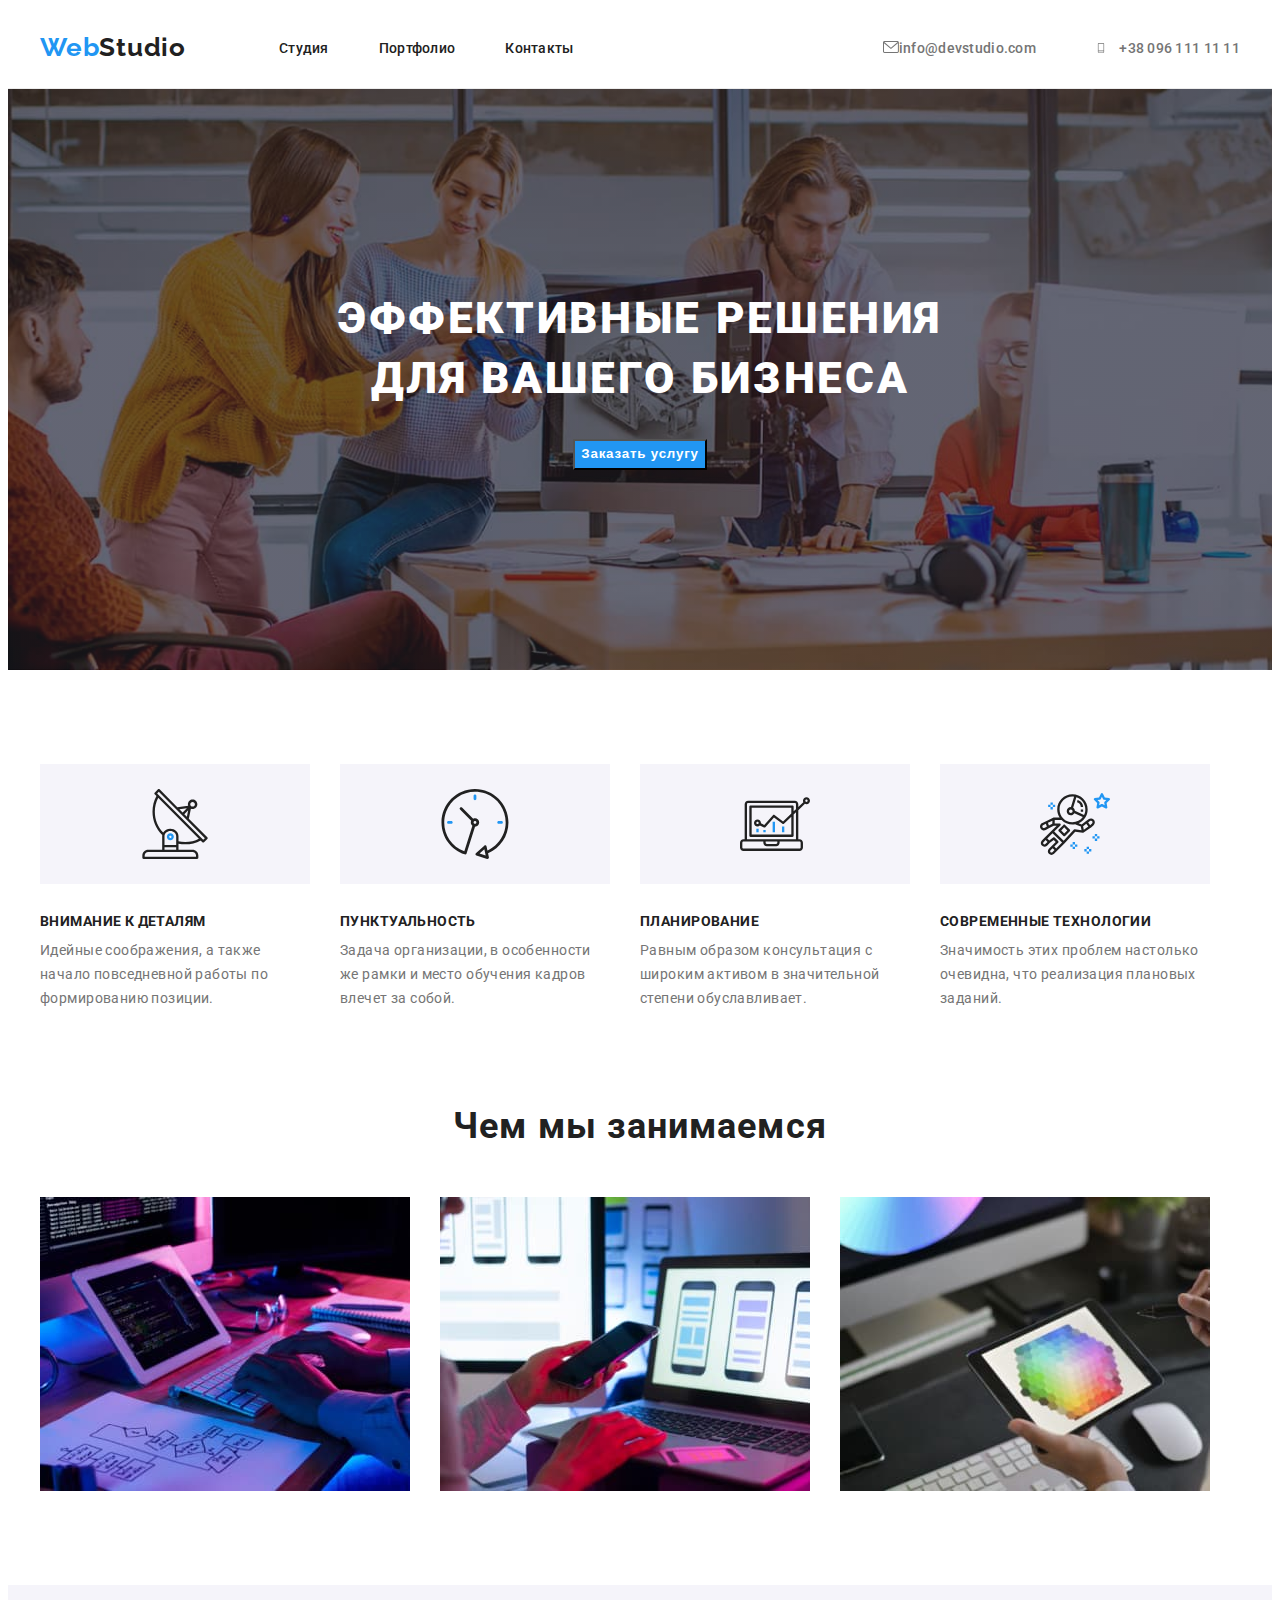
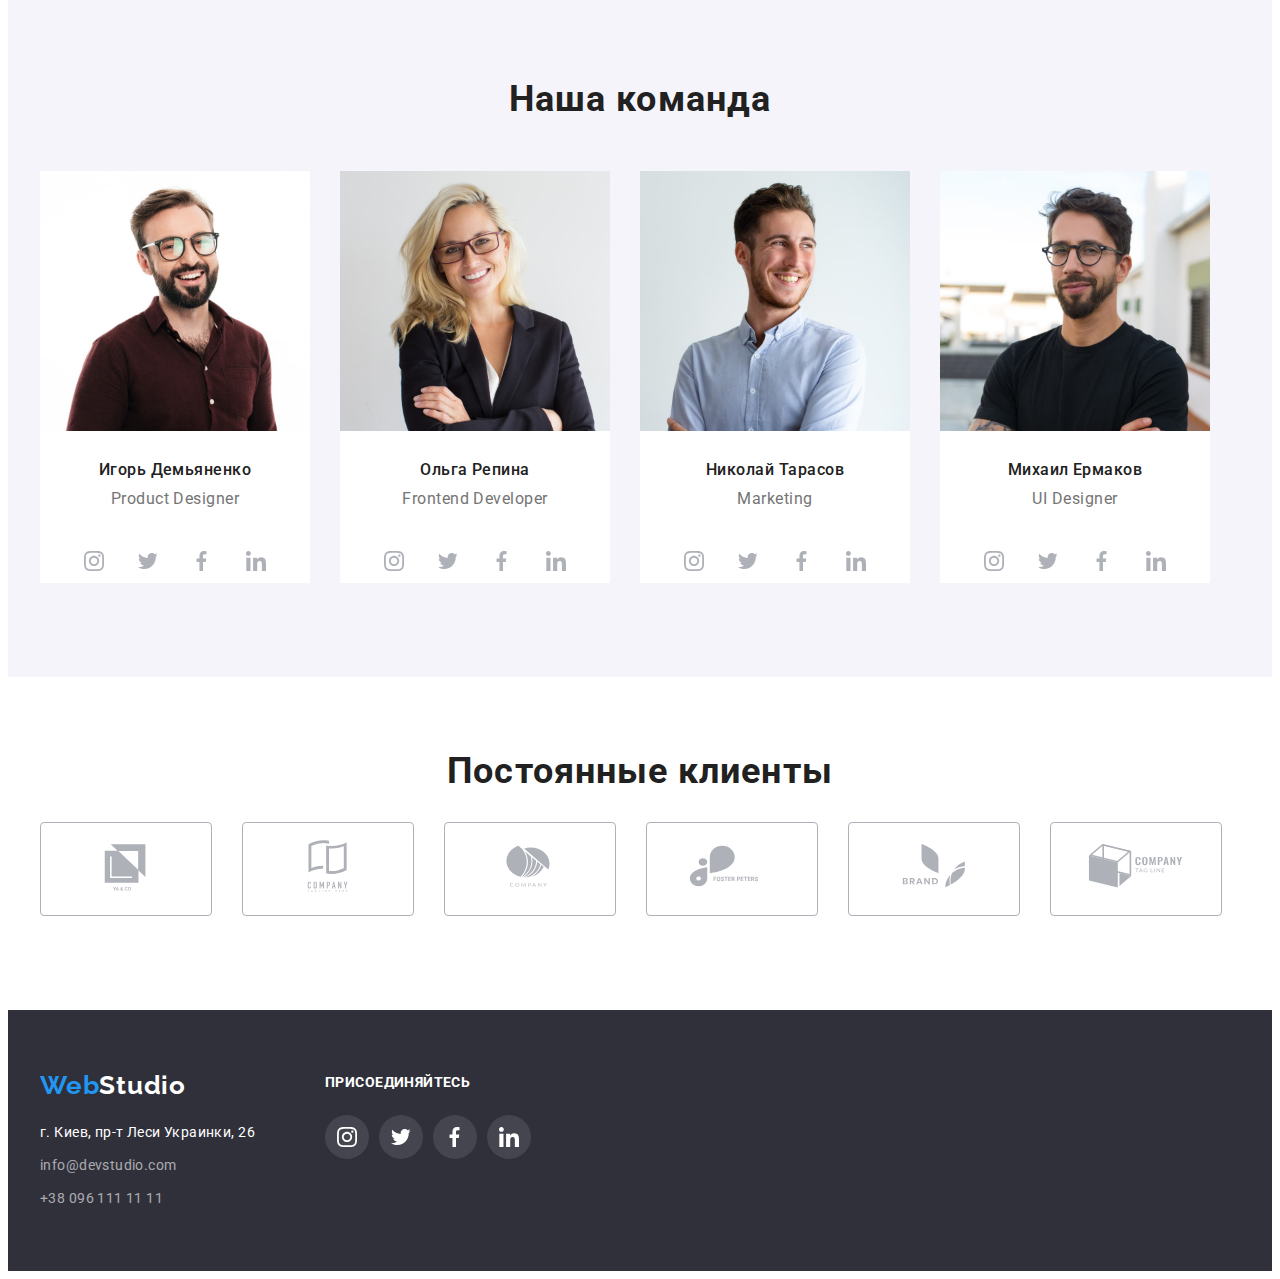
==== index.html @ 9a61de57 "add new icons" ====
<!DOCTYPE html>
<html lang="ru">
  <head>
    <meta charset="UTF-8" />
    <meta http-equiv="X-UA-Compatible" content="IE=edge" />
    <meta name="viewport" content="width=device-width, initial-scale=1.0" />
    <link rel="preconnect" href="https://fonts.googleapis.com">
    <link rel="preconnect" href="https://fonts.gstatic.com" crossorigin>
    <link href="https://fonts.googleapis.com/css2?family=Raleway:wght@700&family=Roboto:wght@400;500;700;900&display=swap" 
          rel="stylesheet">
    <link rel="stylesheet" href="https://cdnjs.cloudflare.com/ajax/libs/modern-normalize/1.1.0/modern-normalize.min.css" 
          integrity="sha512-wpPYUAdjBVSE4KJnH1VR1HeZfpl1ub8YT/NKx4PuQ5NmX2tKuGu6U/JRp5y+Y8XG2tV+wKQpNHVUX03MfMFn9Q==" 
          crossorigin="anonymous" 
          referrerpolicy="no-referrer" />
    <link rel="stylesheet" href="./css/styles.css">
    <title>Webstudio</title>
  </head>
  <body>
    <!-- Header -->
    <header class="header">
      <div class="container">
      <nav class="header-navigation">
        <a href="./index.html" class="header-logo link">Web<span class="header-logo-part">Studio</span></a>
       <ul class="header-list list">
         <li class="header-item"><a href="./index.html" class="header-link link curent" >Студия</a></li>
         <li class="header-item"><a href="./portfolio.html" class="header-link link" >Портфолио</a></li>
         <li class="header-item"><a href="./contacts" class="header-link link" >Контакты</a></li>
       </ul>
      </nav>
        <ul class="header-navigation contact list">
          <li class="contact-data">
            <a href="mailto:info@devstudio.com" class="contact-link link">
              <svg class="contact-icon" width="16" height="12">
                <use href="./images/icons.svg#icon-mail">
                </use>
              </svg>info@devstudio.com
            </a>
          </li>
          <li class="contact-data">
            <a href="" class="contact-link link">
              <svg class="contact-icon" width="10" height="10">
                <use href="./images/icons.svg#icon-phone">
                </use>
              </svg>
                </a>
            <a href="tel:+380961111111" class="contact-link link">+38 096 111 11 11</a>
          </li>
        </ul>
      </div>
    </header>
    <main>
      <!-- Hero -->
      <section class="hero"> 
        <div class="container">
        <h1 class="hero-text">
          ЭФФЕКТИВНЫЕ РЕШЕНИЯ ДЛЯ ВАШЕГО БИЗНЕСА
        </h1>
        <button type="button" class="hero-btn">Заказать услугу</button>
      </div>
    </section>
      <!-- Features -->
      <section class="section">
        <div class="container">
        <h2 class="visually-hidden"></h2>
        <ul class="features-list list">
          <li class="features-item" >
            <div class="features-picture">
          <svg class="features-icon" width="70" height="70">
                <use href="./images/icons.svg#icon-antenna">
                </use>
              </svg>
            </div>
            <h2 class="features-title">ВНИМАНИЕ К ДЕТАЛЯМ</h2>
            <p class="features-text">
              Идейные соображения, а также начало повседневной работы по
              формированию позиции.
            </p>
          </li>
          <li class="features-item">
             <div class="features-picture">
          <svg class="features-icon" width="70" height="70">
            <use href="./images/icons.svg#icon-clock">
            </use>
              </svg>
            </div>
            <h2 class="features-title">ПУНКТУАЛЬНОСТЬ</h2>
            <p class="features-text">
              Задача организации, в особенности же рамки и место обучения кадров
              влечет за собой.
           </p>
          </li>
          <li class="features-item">
             <div class="features-picture">
          <svg class="features-icon" width="70" height="70">
            <use href="./images/icons.svg#icon-diagram">
            </use>
              </svg>
            </div>
            <h2 class="features-title">ПЛАНИРОВАНИЕ</h2>
            <p class="features-text">
              Равным образом консультация с широким активом в значительной
              степени обуславливает.
            </p>
          </li>
          <li class="features-item">
             <div class="features-picture">
          <svg class="features-icon" width="70" height="70">
            <use href="./images/icons.svg#icon-astronaut">
            </use>
              </svg>
            </div>
            <h2 class="features-title">СОВРЕМЕННЫЕ ТЕХНОЛОГИИ</h2>
            <p class="features-text">
              Значимость этих проблем настолько очевидна, что реализация
              плановых заданий.
            </p>
          </li>
        </ul>
      </div>
      </section>
      <!-- Work -->
      <section class="section work">
        <div class="container">
        <h2 class="work-title">Чем мы занимаемся</h2>
          <ul class="work-list list">
            <li class="work-img">
              <img src="images/work/backend.jpg" alt="backend" width="370" height="294" />
            </li>
            <li class="work-img">
              <img src="images/work/frontend.jpg" alt="frontend" width="370" height="294" />
            </li>
            <li class="work-img"><img src="images/work/js.jpg" alt="js" width="370" height="294" /></li>
          </ul>
        </div>
      </section>
      <!-- Our team -->
      <section class="section our-team">
        <div class="container">
        <h2 class="team-title">Наша команда</h2>
          <ul class="team-list list">
            <li class="team-card">
              <img src="images/staff/staff1.jpg" alt="staff1" width="270" height="280" />
              <div class="team-data"><h3 class="team-member">Игорь Демьяненко</h3>
              <p class="team-job">Product Designer</p>
            </div>
              <ul class="master-soc list">
                <li class="master-soc-item">
                  <a href="" class="master-soc-link">
                <svg class="master-soc-icon" width="20" height="20">
                  <use href="./images/icons.svg#icon-instagram">
                  </use>
                </svg>
                  </a>
               </li>
               <li class="master-soc-item">
                <a href="" class="master-soc-link">
              <svg class="master-soc-icon" width="20" height="20">
                <use href="./images/icons.svg#icon-tweeter">
                </use>
              </svg>
                </a>
             </li>
             <li class="master-soc-item">
              <a href="" class="master-soc-link">
            <svg class="master-soc-icon" width="20" height="20">
              <use href="./images/icons.svg#icon-facebook">
              </use>
            </svg>
              </a>
           </li>
           <li class="master-soc-item">
            <a href="" class="master-soc-link">
          <svg class="master-soc-icon" width="20" height="20">
            <use href="./images/icons.svg#icon-linkedin">
            </use>
          </svg>
            </a>
         </li>
              </ul>
            </li>
            <li class="team-card"> 
              <img src="images/staff/staff2.jpg" alt="staff2" width="270" height="280" />
              <div class="team-data"><h3 class="team-member">Ольга Репина</h3>
              <p class="team-job">Frontend Developer</p>
            </div>
              <ul class="master-soc list">
                <li class="master-soc-item">
                  <a href="" class="master-soc-link">
                <svg class="master-soc-icon" width="20" height="20">
                  <use href="./images/icons.svg#icon-instagram">
                  </use>
                </svg>
                  </a>
               </li>
               <li class="master-soc-item">
                <a href="" class="master-soc-link">
              <svg class="master-soc-icon" width="20" height="20">
                <use href="./images/icons.svg#icon-tweeter">
                </use>
              </svg>
                </a>
             </li>
             <li class="master-soc-item">
              <a href="" class="master-soc-link">
            <svg class="master-soc-icon" width="20" height="20">
              <use href="./images/icons.svg#icon-facebook">
              </use>
            </svg>
              </a>
           </li>
           <li class="master-soc-item">
            <a href="" class="master-soc-link">
          <svg class="master-soc-icon" width="20" height="20">
            <use href="./images/icons.svg#icon-linkedin">
            </use>
          </svg>
            </a>
         </li>
              </ul>
            </li>
            <li class="team-card">
              <img src="images/staff/staff3.jpg" alt="staff3" width="270" height="280" />
              <div class="team-data"><h3 class="team-member">Николай Тарасов</h3>
              <p class="team-job">Marketing</p>
            </div>
            <ul class="master-soc list">
              <li class="master-soc-item">
                <a href="" class="master-soc-link">
              <svg class="master-soc-icon" width="20" height="20">
                <use href="./images/icons.svg#icon-instagram">
                </use>
              </svg>
                </a>
             </li>
             <li class="master-soc-item">
              <a href="" class="master-soc-link">
            <svg class="master-soc-icon" width="20" height="20">
              <use href="./images/icons.svg#icon-tweeter">
              </use>
            </svg>
              </a>
           </li>
           <li class="master-soc-item">
            <a href="" class="master-soc-link">
          <svg class="master-soc-icon" width="20" height="20">
            <use href="./images/icons.svg#icon-facebook">
            </use>
          </svg>
            </a>
         </li>
         <li class="master-soc-item">
          <a href="" class="master-soc-link">
        <svg class="master-soc-icon" width="20" height="20">
          <use href="./images/icons.svg#icon-linkedin">
          </use>
        </svg>
          </a>
       </li>
            </ul>
          </li>
            <li class="team-card">
              <img src="images/staff/staff4.jpg" alt="staff4" width="270" height="280" />
              <div class="team-data"><h3 class="team-member">Михаил Ермаков</h3>
              <p class="team-job">UI Designer</p>
            </div>
            <ul class="master-soc list">
              <li class="master-soc-item">
                <a href="" class="master-soc-link">
              <svg class="master-soc-icon" width="20" height="20">
                <use href="./images/icons.svg#icon-instagram">
                </use>
              </svg>
                </a>
             </li>
             <li class="master-soc-item">
              <a href="" class="master-soc-link">
            <svg class="master-soc-icon" width="20" height="20">
              <use href="./images/icons.svg#icon-tweeter">
              </use>
            </svg>
              </a>
           </li>
           <li class="master-soc-item">
            <a href="" class="master-soc-link">
          <svg class="master-soc-icon" width="20" height="20">
            <use href="./images/icons.svg#icon-facebook">
            </use>
          </svg>
            </a>
         </li>
         <li class="master-soc-item">
          <a href="" class="master-soc-link">
        <svg class="master-soc-icon" width="20" height="20">
          <use href="./images/icons.svg#icon-linkedin">
          </use>
        </svg>
          </a>
       </li>
            </ul>
          </li>
        </div>
      </section>
      <!-- ------------- our clients ---------- -->
      <section class="section">
        <div class="container">
          <h1 class="client-title">Постоянные клиенты</h1>
          <ul class="client-list list">
            <li class="client-logo">
                  <a href="" class="client-link">
                <svg class="client-icon" width="106" height="60">
                  <use href="./images/icons.svg#icon-Logo">
                  </use>
                </svg>
                  </a>
               </li>
               <li class="client-logo">
                <a href="" class="client-link">
              <svg class="client-icon" width="106" height="60">
                <use href="./images/icons.svg#icon-Logo-1">
                </use>
              </svg>
                </a>
             </li><li class="client-logo">
              <a href="" class="client-link">
            <svg class="client-icon" width="106" height="60">
              <use href="./images/icons.svg#icon-Logo-2">
              </use>
            </svg>
              </a>
           </li><li class="client-logo">
            <a href="" class="client-link">
          <svg class="client-icon" width="106" height="60">
            <use href="./images/icons.svg#icon-Logo-3">
            </use>
          </svg>
            </a>
         </li>
         <li class="client-logo">
          <a href="" class="client-link">
        <svg class="client-icon" width="106" height="60">
          <use href="./images/icons.svg#icon-Logo-4">
          </use>
        </svg>
          </a>
       </li>
       <li class="client-logo">
        <a href="" class="client-link">
      <svg class="client-icon" width="106" height="60">
        <use href="./images/icons.svg#icon-Logo-5">
        </use>
      </svg>
        </a>
     </li>
        </div>
      </section>
    </main>
    <!-- Footer -->
    <footer class="footer">
      <div class="container">
         <div class="footer-nav"><a href="./index.html" class="footer-logo link">Web<span class="footer-logo-part">Studio</span></a>
          <address>
        <ul class="footer-list list">
          <li class="contacts-link">
            <a href="https://goo.gl/maps/YztnAKN3ni3yd1r18" target="_blank" rel="noopener noindex nofollow" class="address link">г. Киев, пр-т Леси Украинки, 26</a> 
          </li>
          <li class="contacts-link">
            <a href="mailto:info@devstudio.com" class="contacts link"
              >info@devstudio.com</a>
          </li>
          <li class="contacts-link">
            <a href="tel:+380961111111" class="contacts link"
              >+38 096 111 11 11</a>
          </li>
        </ul>
           </address>
           </div>
    <div class="footer-soc">
      <h1 class="footer-title">ПРИСОЕДИНЯЙТЕСЬ</h1>
      <ul class="footer-soc-list list">
        <li class="footer-soc-item">
          <a href="" class="footer-soc-link">
        <svg class="footer-soc-icon" width="20" height="20">
          <use href="./images/icons.svg#icon-instagram">
          </use>
        </svg>
          </a>
       </li>
       <li class="footer-soc-item">
        <a href="" class="footer-soc-link">
      <svg class="footer-soc-icon" width="20" height="20">
        <use href="./images/icons.svg#icon-tweeter">
        </use>
      </svg>
        </a>
     </li>
     <li class="footer-soc-item">
      <a href="" class="footer-soc-link">
    <svg class="footer-soc-icon" width="20" height="20">
      <use href="./images/icons.svg#icon-facebook">
      </use>
    </svg>
      </a>
   </li>
   <li class="footer-soc-item">
    <a href="" class="footer-soc-link">
  <svg class="footer-soc-icon" width="20" height="20">
    <use href="./images/icons.svg#icon-linkedin">
    </use>
  </svg>
    </a>
 </li>
      </ul>
        </div>
      </div>
    </footer>
  </body>
</html>
---- css/styles.css ----
:root {
  --header-color: #ffffff;
  --title-color: #212121;
  --btn-color:#2196F3;
  --contact-color:#757575;
  --main-content-color:#757575;
  --accent-color:#2196F3;
  --background-color:#F5F4FA; 

}

body {
  font-family: 'Roboto', sans-serif;
}

p, h1, h2, h3, h4, h5, h6 {
  margin: 0;
}
ul, ol {
  padding-left: 0;
  margin: 0;
}
button {
  cursor: pointer;
}
img {
  display: block;
  height: auto;
}
address {
  margin-top: 20px;
}
.link {
 text-decoration: none;
}
.list {
  list-style:none;
}

.container {
width: 1200px;
padding-left: 15px;
padding-right: 15px;
margin: 0 auto;
}
  
.header-link {
font-weight: 500;
font-size: 14px;
line-height: 1.14;
letter-spacing: 0.02em;
color: var(--title-color);
}
.header-link:hover, 
.header-link:focus {
  color: var(--accent-color);
}

[href="mailto:info@devstudio.com"] {
  color: var(--contact-color) 
}
[ href="tel:+380961111111"] {
  color: var(--contact-color);
}
/* --------------------------header---------------------- */
.header {
  padding-top: 24px;
  padding-bottom: 25px;
  border-bottom: 1px solid #ECECEC;
}
.header-list {
  display: flex;
}
.header-item:not(:last-child) {
  margin-right: 50px;
}
.header .container {
display: flex;
align-items: center;
}
.header-navigation {
display: flex;
align-items: center;
}
.contact{
  margin-left: auto;
}
.header-logo {
font-weight: 700;
font-family: 'Raleway', sans-serif;
font-size: 26px;
line-height: 1.19;
letter-spacing: 0.03em;
color: var(--accent-color);
}
.header-logo-part {
font-weight: 700;
font-family: inherit, sans-serif;
font-size: 26px;
line-height: 1.19;
letter-spacing: 0.03em;
color: var(--title-color) ;  
}
.header-list {
  margin-left: 93px;
}
.contact-data:not(:last-child) {
  margin-right: 50px;
}
.contact-link {
  font-weight: 500;
  font-size: 14px;
line-height: 1.14;
letter-spacing: 0.02em;
  color:var(--contact-color);
  margin-left: 10px;
}
.contact-icon {
  fill: var(--contact-color);
}
.contact-link:hover, 
.contact-link:focus {
  color:var(--accent-color);
  fill: var(--accent-color);
}
.contact-icon + .contact-link {
  margin-left: 10px;
}
/* .curent {
color:var(--accent-color)
} */
/* hero */
.hero {
  background-color:  #2F303A;
 color: var(--header-color);
 padding: 200px 0px;
 background-image: linear-gradient(
   rgba(47, 48, 58, 0.4),
   rgba(47, 48, 58, 0.4)
   ),
 url(../images/hero-bg.jpg);
 background-repeat: no-repeat; 
 background-position: center;
 background-size: cover;
 max-width: 1600px;
 margin: 0 auto;
}
.hero-text {
font-weight: 900;
font-size: 44px;
line-height: 1.36;
text-align:center;
letter-spacing: 0.06em;
text-transform: uppercase;
color:var(--header-color);
}
.hero-text {
max-width: 696px;
margin-left: auto;
margin-right: auto;
}
.hero-btn {
  font-weight: 700;
font-family:inherit
font-size: 16px;
line-height: 1.87;
display: flex;
align-items: center;
text-align: center;
letter-spacing: 0.06em;
color: var(--header-color);
background-color: var(--btn-color)
}
.hero-btn {
margin-top: 30px;
margin-left: auto;
margin-right: auto;
}

.hero-btn:hover, .hero-btn:focus-visible {
  background-color: #1b8be7;
}
.section {
  padding: 94px 0px;
}
.features {
  display: flex;
}
.features-picture {
  display: flex;
  width: 270px;
  height: 120px;
  justify-content: center;
  align-items: center;  
background-color: var(--background-color); 
}
.features-icon { 
  display: flex;
  justify-content: center;
  align-items: center;   
}
.features-list {
  display: flex;
}
.features-title {
font-weight: 700;
font-size: 14px;
line-height: 1.14;
letter-spacing: 0.03em;
text-transform: uppercase;
color: var(--title-color);
margin-top: 30px;
}
.features-item:not(:last-child) {
  margin-right: 30px;
}
.features-text {
font-size: 14px;
line-height: 1.71;
letter-spacing: 0.03em;
color: var(--main-content-color);
margin-top: 10px;
max-width: 270px;
}
.work {
 padding-top: 0px;
}
.work-title {
  font-weight: 700;
  font-size: 36px;
  line-height: 1.17;
  text-align: center;
  letter-spacing: 0.03em;
  color: var(--title-color);
  }
  .work-list {
  display: flex;
  margin-top: 50px;
  
  }
  .work-img:not(:first-child) {
    margin-left: 30px;
  }
.our-team {
background: var(--background-color);
} 
.team-title {
font-weight: 700;
font-size: 36px;
line-height: 1.16;
text-align: center;
letter-spacing: 0.03em;
color: var(--title-color);
  }
  .team-list {
 display: flex;
 margin-top: 50px;
  } 
  .master-soc-link {
   width: 44px; 
   height: 44px;
   background-color: #fffff;
   border-radius: 50%;
   display: flex;
   justify-content: center;
   align-items: center;    
  }  
  .master-soc-icon {
    fill:#AFB1B8;
  }
  .master-soc-link:hover, .master-soc-link:focus {
background-color: var(--accent-color);
  }
  .master-soc-link:hover .master-soc-icon {
    fill:var(--header-color);
  }
  .master-soc {
    display: flex;
    justify-content: center;
  }
  .master-soc-item + .master-soc-item {
    margin-left: 10px;
  }
  .team-card {
background-color: #ffffff;
  }
  .team-card:not(:first-child){
 margin-left: 30px;   
  } 
  .team-data {
    margin: 30px 0px;
  }
.team-member {
  font-weight: 500;
  font-size: 16px;
  line-height: 1.18;
  text-align: center;
  letter-spacing: 0.03em;
  color: var(--title-color);
}
.team-job {
  font-size: 16px;
  line-height: 1.18;
  text-align: center;
  letter-spacing: 0.03em;
  color: var(--main-content-color);
  margin-top: 10px;
  margin-bottom: 16px;
}

.client-title {
font-weight: 700;
font-size: 36px;
line-height: 1.16px;
text-align: center;
letter-spacing: 0.03em;
color: var(--title-color);
}
.client-list {
  display: flex;
  margin-top: 50px;
  }
.client-logo {
  display: flex;
  width: 170px;
  height: 92px;
  justify-content: center;
  align-items: center;  
  border: 1px solid #AFB1B8;
  border-radius: 4px;
}
.client-logo:not(:first-child) {
  margin-left: 30px;
}
.client-logo:hover,
.client-logo:focus {
    border-color: var(--accent-color)
  fill:currentColor;
}
.client-icon {
  fill: #AFB1B8;
}
/* .client-link:hover
.client-link:focus {
} */

/* --------------------------------footer-------------------- */
.footer {
  background-color:  #2F303A;
  padding: 60px 0px;
}
.footer-logo {
  font-family: 'Raleway', sans-serif;
  font-weight: 700;
  font-size: 26px;
  line-height: 1.19;
  letter-spacing: 0.03em;
  color: var(--accent-color);
  }
  .footer-logo-part {
  font-family: inherit, sans-serif;
  font-weight: 700;
  font-size: 26px;
  line-height: 1.19;
  letter-spacing: 0.03em;
  color: var(--header-color) ;  
  } 

.address {
font-style: normal;
font-size: 14px;
line-height: 1.71;
letter-spacing: 0.03em;
color: var(--header-color);
  }
.contacts-link:not(:first-child) {
  margin-top: 9px;
}
.contacts {
font-style: normal;
font-size: 14px;
line-height: 1.71;
letter-spacing: 0.03em;
color: rgba(255, 255, 255, 0.6);
  }
  .contacts:hover,
  .contacts:focus {
    color: var(--header-color);
  } 
  .footer .container {
    display: flex;
  }
  .footer-soc {
    margin-left: 70px;
   margin-top: 12px;
  }
.footer-title {
font-size: 14px;
line-height: 1.14px;
letter-spacing: 0.03em;
text-transform: uppercase;
color: #FFFFFF;
}
.footer-soc-list {
  margin-top: 32px;
  display: flex;
}
.footer-soc-link {
  width: 44px; 
  height: 44px;
  background-color: rgba(255, 255, 255, 0.1);;
  border-radius: 50%;
  display: flex;
  justify-content: center;
  align-items: center;    
 }  
 .footer-soc-icon {
   fill:#FFFFFF;
 }
 .footer-soc-link:hover, .footer-soc-link:focus {
background-color: var(--accent-color);
 }
 .footer-soc-link:hover .master-soc-icon {
   fill:var(--header-color);
 }
 .footer-soc-item + .footer-soc-item {
   margin-left: 10px;


  /*------------- Main Portfolio----------------------- */
  .portfolio {
   color: var(--title-color)
  }
  .visually-hidden {
    position: absolute;
    width: 1px;
    height: 1px;
    margin: -1px;
    border: 0;
    padding: 0;
    white-space: nowrap;
    clip-path: inset(100%);
    clip: rect(0 0 0 0);
    overflow: hidden;
    }
    .button-list {
      display: flex;
      justify-content: center;
    }
 .button {
    font-weight: 500;
    font-size: 16px;
    line-height: 1.62;
    text-align: center;
    letter-spacing: 0.03em;
    border: 0;
    border-radius: 4px;
    color: var(--title-color);
    background: var(--background-color);
  }
  .crnt {
 background: var(--btn-color);
    color: var(--background-color);
  }
 .hero-button:not(:first-child) {
    margin-left: 8px;
  } 
  .button:hover {
    background:var(--btn-color);
    color: var(--background-color);
  }
  .button:focus {
    background:var(--btn-color);
    color: var(--background-color);
  }
  
.portfolio-list {
  display: flex;
  flex-wrap: wrap; 
margin-top: 50px;
margin-left: -30px;
}
.portfolio-card {
  width: calc(100% / 3 - 30px);
 margin-left: 30px;
 margin-bottom: 30px;
 background: #FFFFFF;
border: 1px solid #EEEEEE;
} 
.portfolio-data {
  margin: 20px 24px;
}
.project-title {
font-weight: 700;
font-size: 18px;
line-height: 2.0;
letter-spacing: 0.06em;
color: var(--title-color);
}
.project-text {
font-size: 16px;
line-height: 1.87;
letter-spacing: 0.03em;
color: var(--main-content-color);
margin-top: 4px;
}
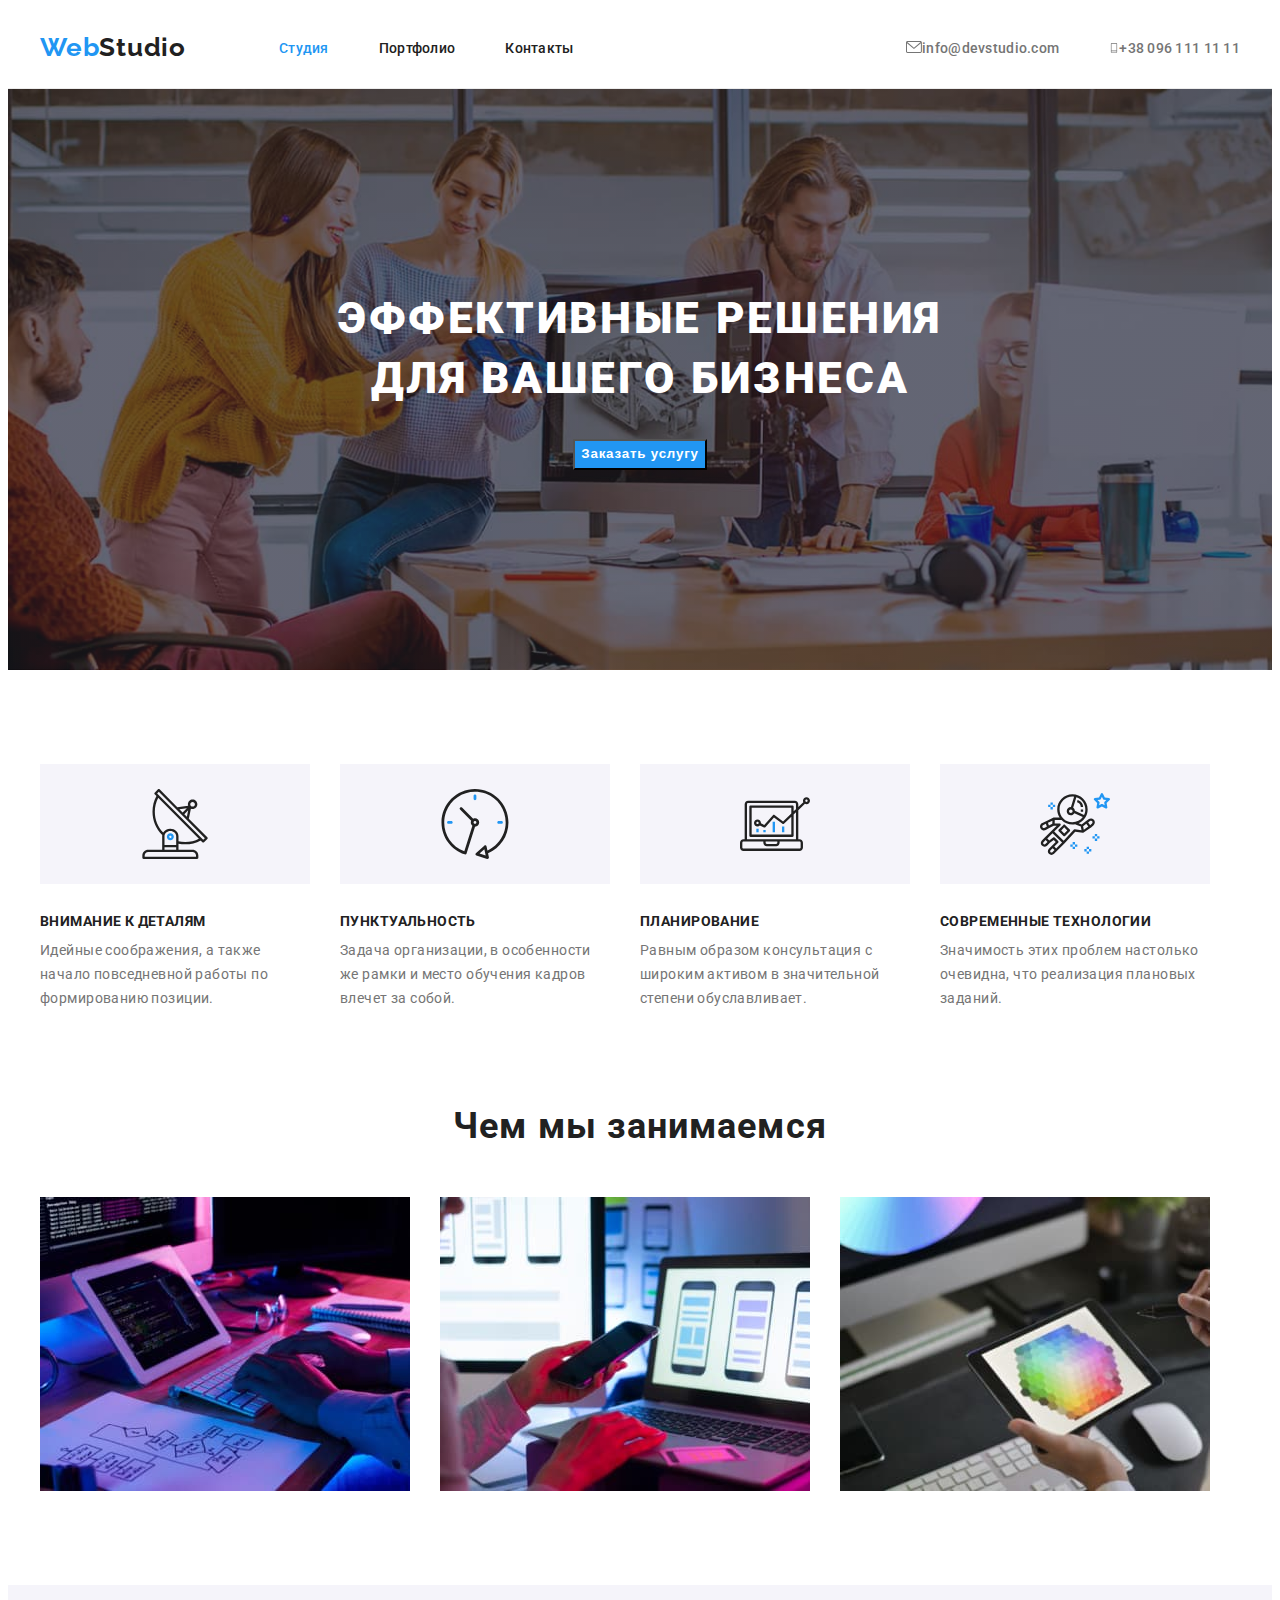
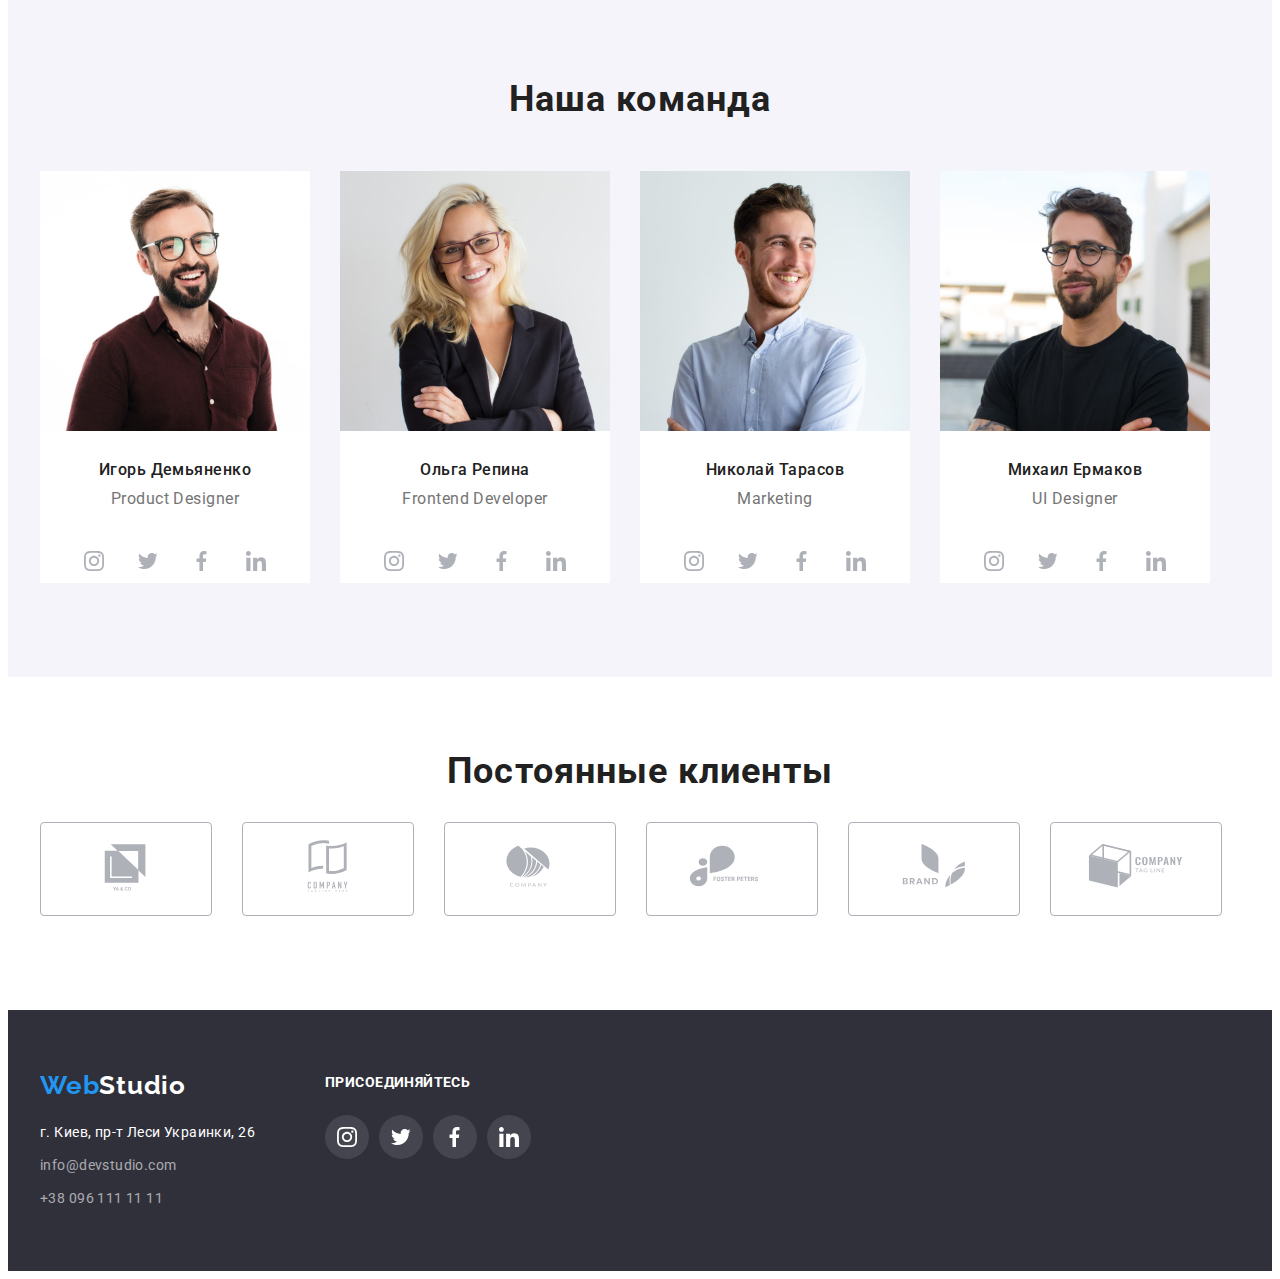
==== commit c80f315f: "new add" ====
--- a/index.html
+++ b/index.html
@@ -37,13 +37,10 @@
             </a>
           </li>
           <li class="contact-data">
-            <a href="" class="contact-link link">
-              <svg class="contact-icon" width="10" height="10">
+             <a href="tel:+380961111111" class="contact-link link"><svg class="contact-icon" width="10" height="10">
                 <use href="./images/icons.svg#icon-phone">
                 </use>
-              </svg>
-                </a>
-            <a href="tel:+380961111111" class="contact-link link">+38 096 111 11 11</a>
+              </svg>+38 096 111 11 11</a>
           </li>
         </ul>
       </div>
--- a/css/styles.css
+++ b/css/styles.css
@@ -113,7 +113,7 @@
 line-height: 1.14;
 letter-spacing: 0.02em;
   color:var(--contact-color);
-  margin-left: 10px;
+ 
 }
 .contact-icon {
   fill: var(--contact-color);
@@ -121,14 +121,14 @@
 .contact-link:hover, 
 .contact-link:focus {
   color:var(--accent-color);
-  fill: var(--accent-color);
+  fill: currentColor;
 }
 .contact-icon + .contact-link {
-  margin-left: 10px;
-}
-/* .curent {
+  margin-right: 10px;
+}
+.curent {
 color:var(--accent-color)
-} */
+}
 /* hero */
 .hero {
   background-color:  #2F303A;
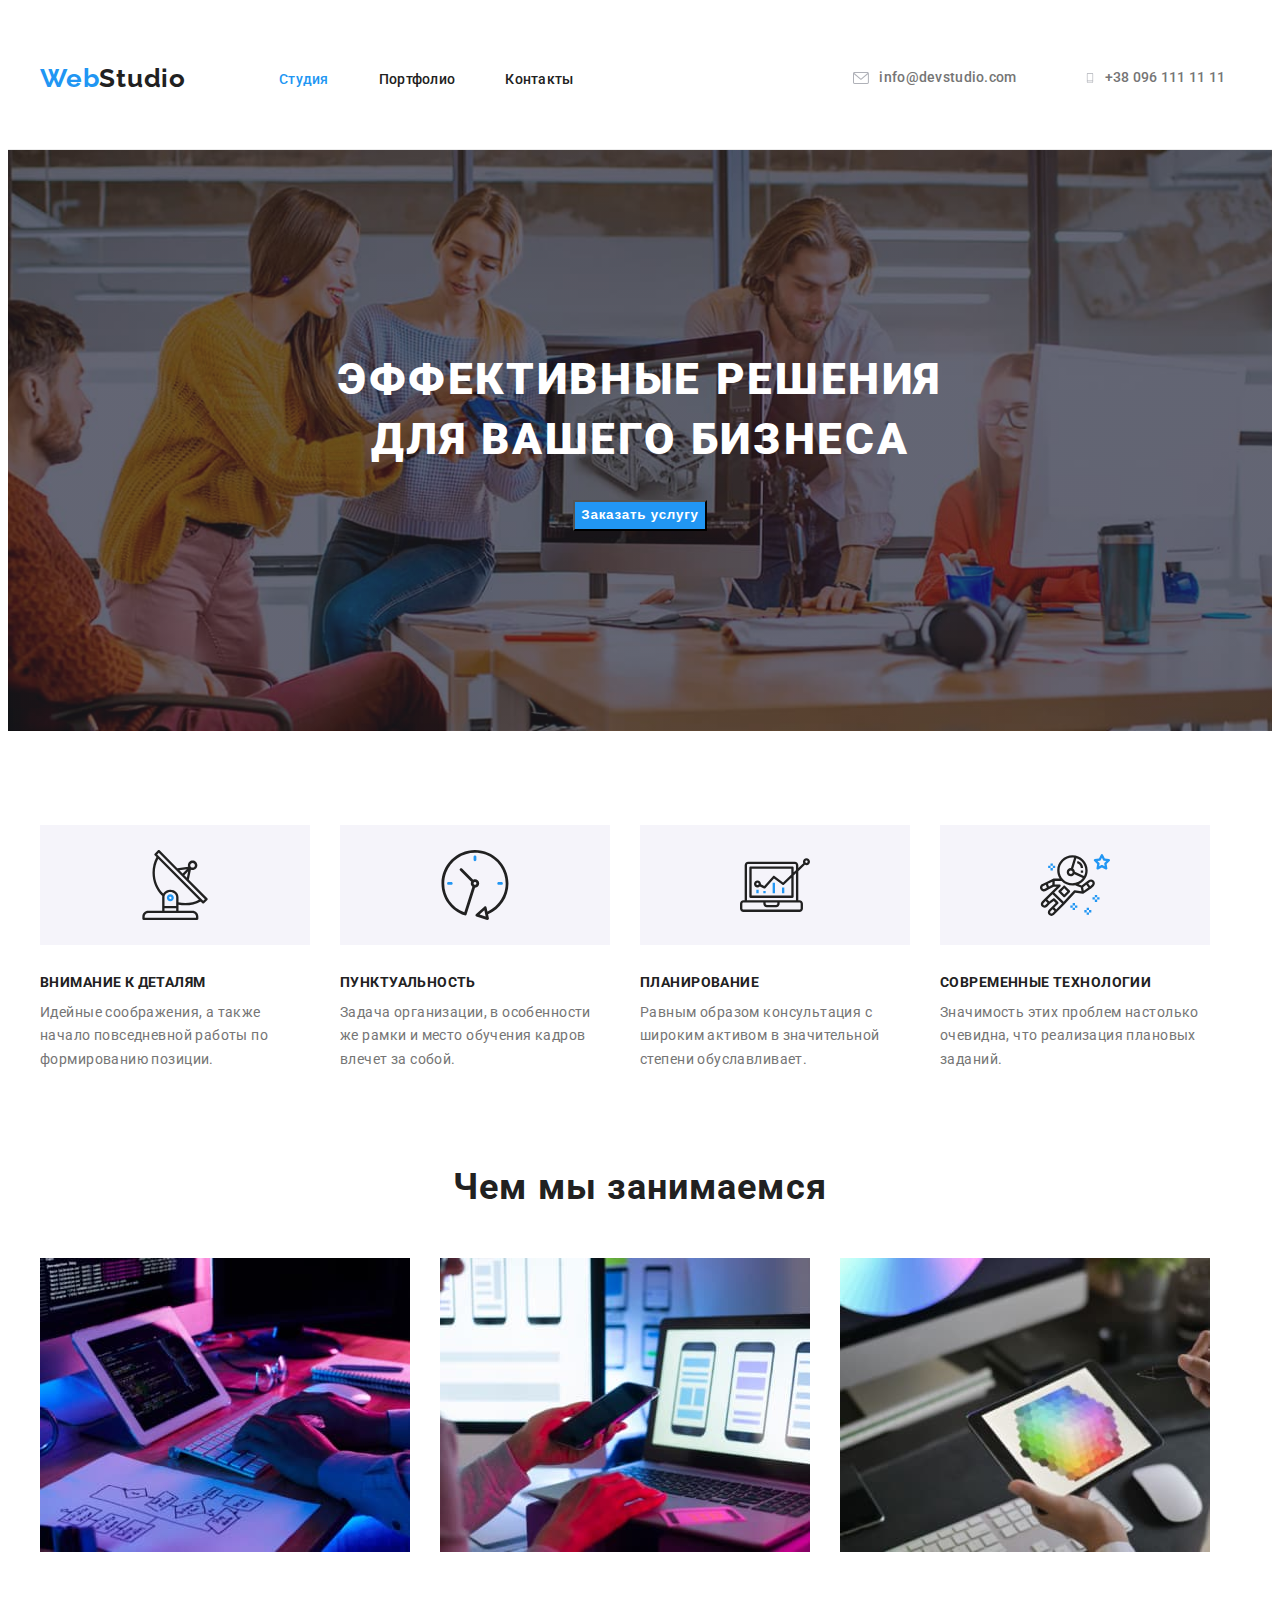
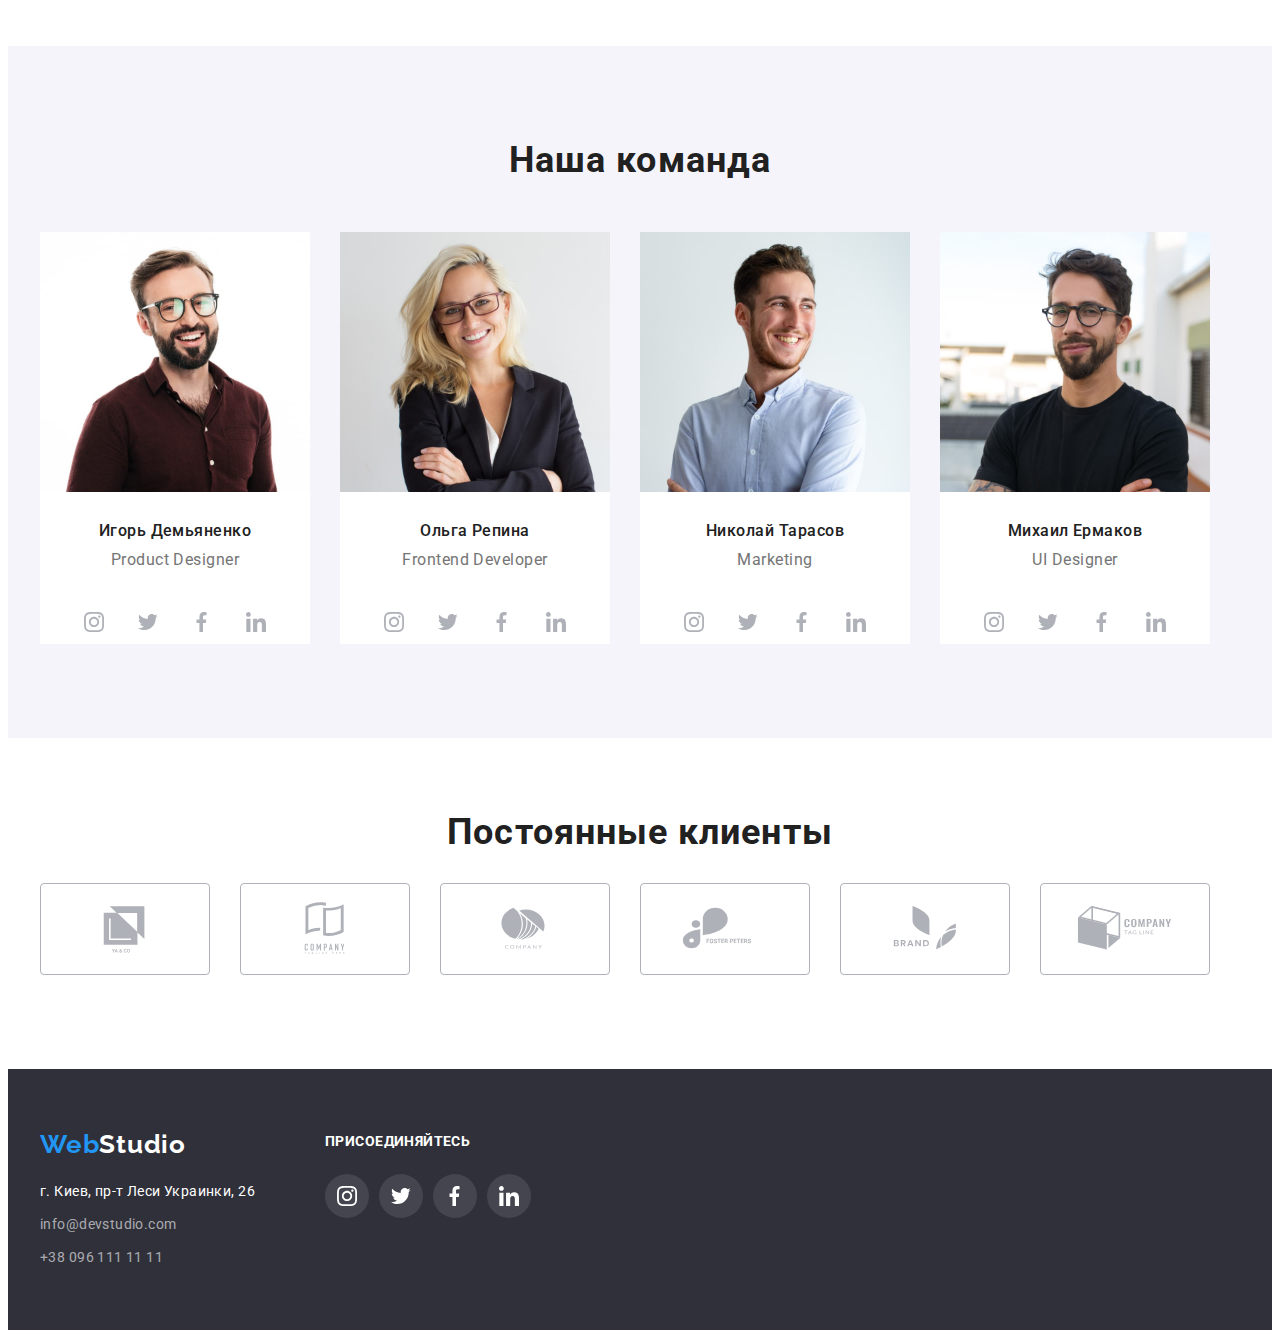
==== commit a33cfdcd: "fix icon hover" ====
--- a/index.html
+++ b/index.html
@@ -28,7 +28,7 @@
        </ul>
       </nav>
         <ul class="header-navigation contact list">
-          <li class="contact-data">
+          <li class="contact-item">
             <a href="mailto:info@devstudio.com" class="contact-link link">
               <svg class="contact-icon" width="16" height="12">
                 <use href="./images/icons.svg#icon-mail">
@@ -36,8 +36,9 @@
               </svg>info@devstudio.com
             </a>
           </li>
-          <li class="contact-data">
-             <a href="tel:+380961111111" class="contact-link link"><svg class="contact-icon" width="10" height="10">
+          <li class="contact-item">
+             <a href="tel:+380961111111" class="contact-link link">
+               <svg class="contact-icon" width="10" height="10">
                 <use href="./images/icons.svg#icon-phone">
                 </use>
               </svg>+38 096 111 11 11</a>
@@ -302,7 +303,7 @@
         <div class="container">
           <h1 class="client-title">Постоянные клиенты</h1>
           <ul class="client-list list">
-            <li class="client-logo">
+            <li class="client-item">
                   <a href="" class="client-link">
                 <svg class="client-icon" width="106" height="60">
                   <use href="./images/icons.svg#icon-Logo">
@@ -310,21 +311,21 @@
                 </svg>
                   </a>
                </li>
-               <li class="client-logo">
+               <li class="client-item">
                 <a href="" class="client-link">
               <svg class="client-icon" width="106" height="60">
                 <use href="./images/icons.svg#icon-Logo-1">
                 </use>
               </svg>
                 </a>
-             </li><li class="client-logo">
+             </li><li class="client-item">
               <a href="" class="client-link">
             <svg class="client-icon" width="106" height="60">
               <use href="./images/icons.svg#icon-Logo-2">
               </use>
             </svg>
               </a>
-           </li><li class="client-logo">
+           </li><li class="client-item">
             <a href="" class="client-link">
           <svg class="client-icon" width="106" height="60">
             <use href="./images/icons.svg#icon-Logo-3">
@@ -332,7 +333,7 @@
           </svg>
             </a>
          </li>
-         <li class="client-logo">
+         <li class="client-item">
           <a href="" class="client-link">
         <svg class="client-icon" width="106" height="60">
           <use href="./images/icons.svg#icon-Logo-4">
@@ -340,7 +341,7 @@
         </svg>
           </a>
        </li>
-       <li class="client-logo">
+       <li class="client-item">
         <a href="" class="client-link">
       <svg class="client-icon" width="106" height="60">
         <use href="./images/icons.svg#icon-Logo-5">
--- a/css/styles.css
+++ b/css/styles.css
@@ -104,30 +104,37 @@
 .header-list {
   margin-left: 93px;
 }
-.contact-data:not(:last-child) {
+.contact-item:not(:last-child) {
   margin-right: 50px;
 }
 .contact-link {
-  font-weight: 500;
-  font-size: 14px;
+font-weight: 500;
+font-size: 14px;
 line-height: 1.14;
 letter-spacing: 0.02em;
   color:var(--contact-color);
- 
 }
 .contact-icon {
-  fill: var(--contact-color);
-}
-.contact-link:hover, 
+  color: var(--contact-color);
+}
+.contact-link {
+  display: flex;
+  width: 170px;
+  height: 92px;
+  justify-content: center;
+  align-items: center;  
+  fill:#AFB1B8
+}
+.contact-link:hover,
 .contact-link:focus {
   color:var(--accent-color);
-  fill: currentColor;
-}
-.contact-icon + .contact-link {
-  margin-right: 10px;
+  fill:var(--accent-color);
 }
 .curent {
 color:var(--accent-color)
+}
+.contact-icon{
+  margin-right: 10px;
 }
 /* hero */
 .hero {
@@ -320,30 +327,25 @@
   display: flex;
   margin-top: 50px;
   }
-.client-logo {
+.client-item:not(:first-child) {
+  margin-left: 30px;
+}
+.client-link {
   display: flex;
   width: 170px;
   height: 92px;
   justify-content: center;
   align-items: center;  
   border: 1px solid #AFB1B8;
+  box-sizing: border-box;
   border-radius: 4px;
-}
-.client-logo:not(:first-child) {
-  margin-left: 30px;
-}
-.client-logo:hover,
-.client-logo:focus {
-    border-color: var(--accent-color)
-  fill:currentColor;
-}
-.client-icon {
-  fill: #AFB1B8;
-}
-/* .client-link:hover
+  fill:#AFB1B8
+}
+.client-link:hover,
 .client-link:focus {
-} */
-
+  border: 1px solid var(--accent-color);
+  fill:var(--accent-color);
+}
 /* --------------------------------footer-------------------- */
 .footer {
   background-color:  #2F303A;
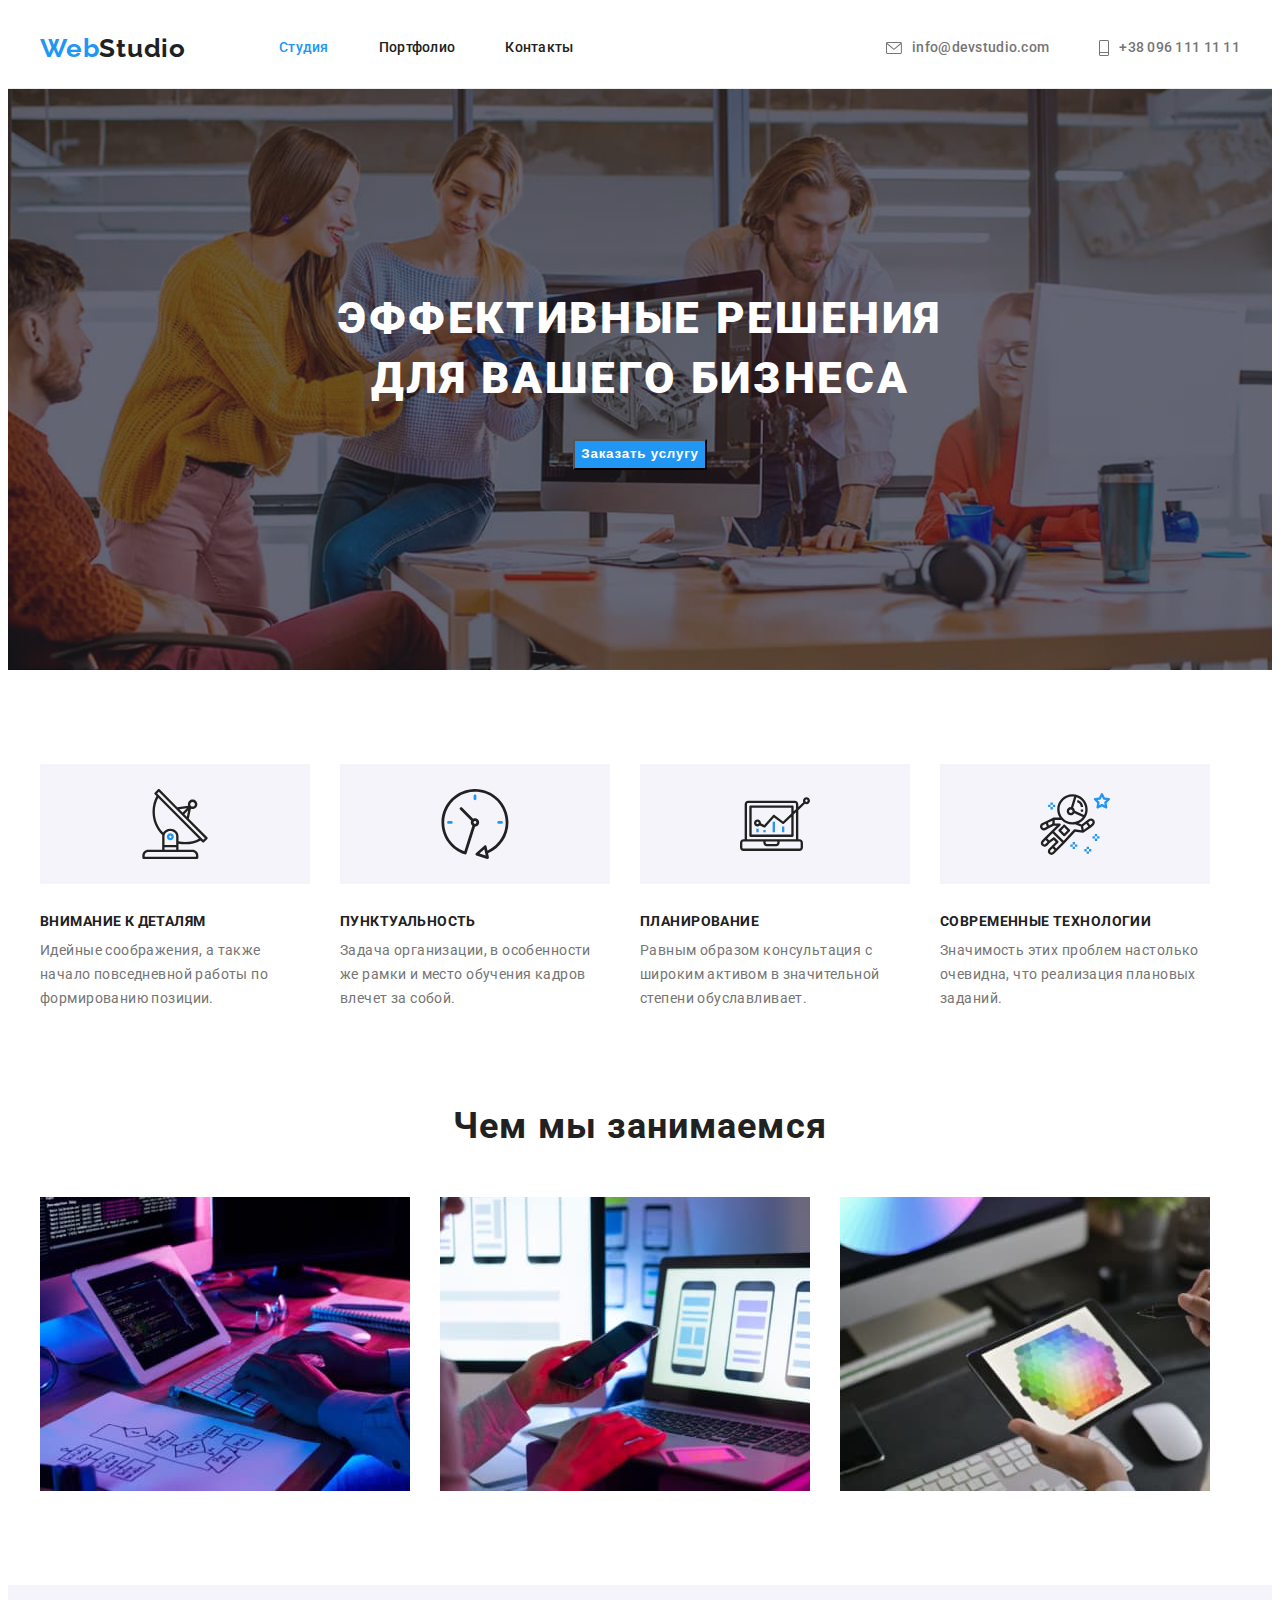
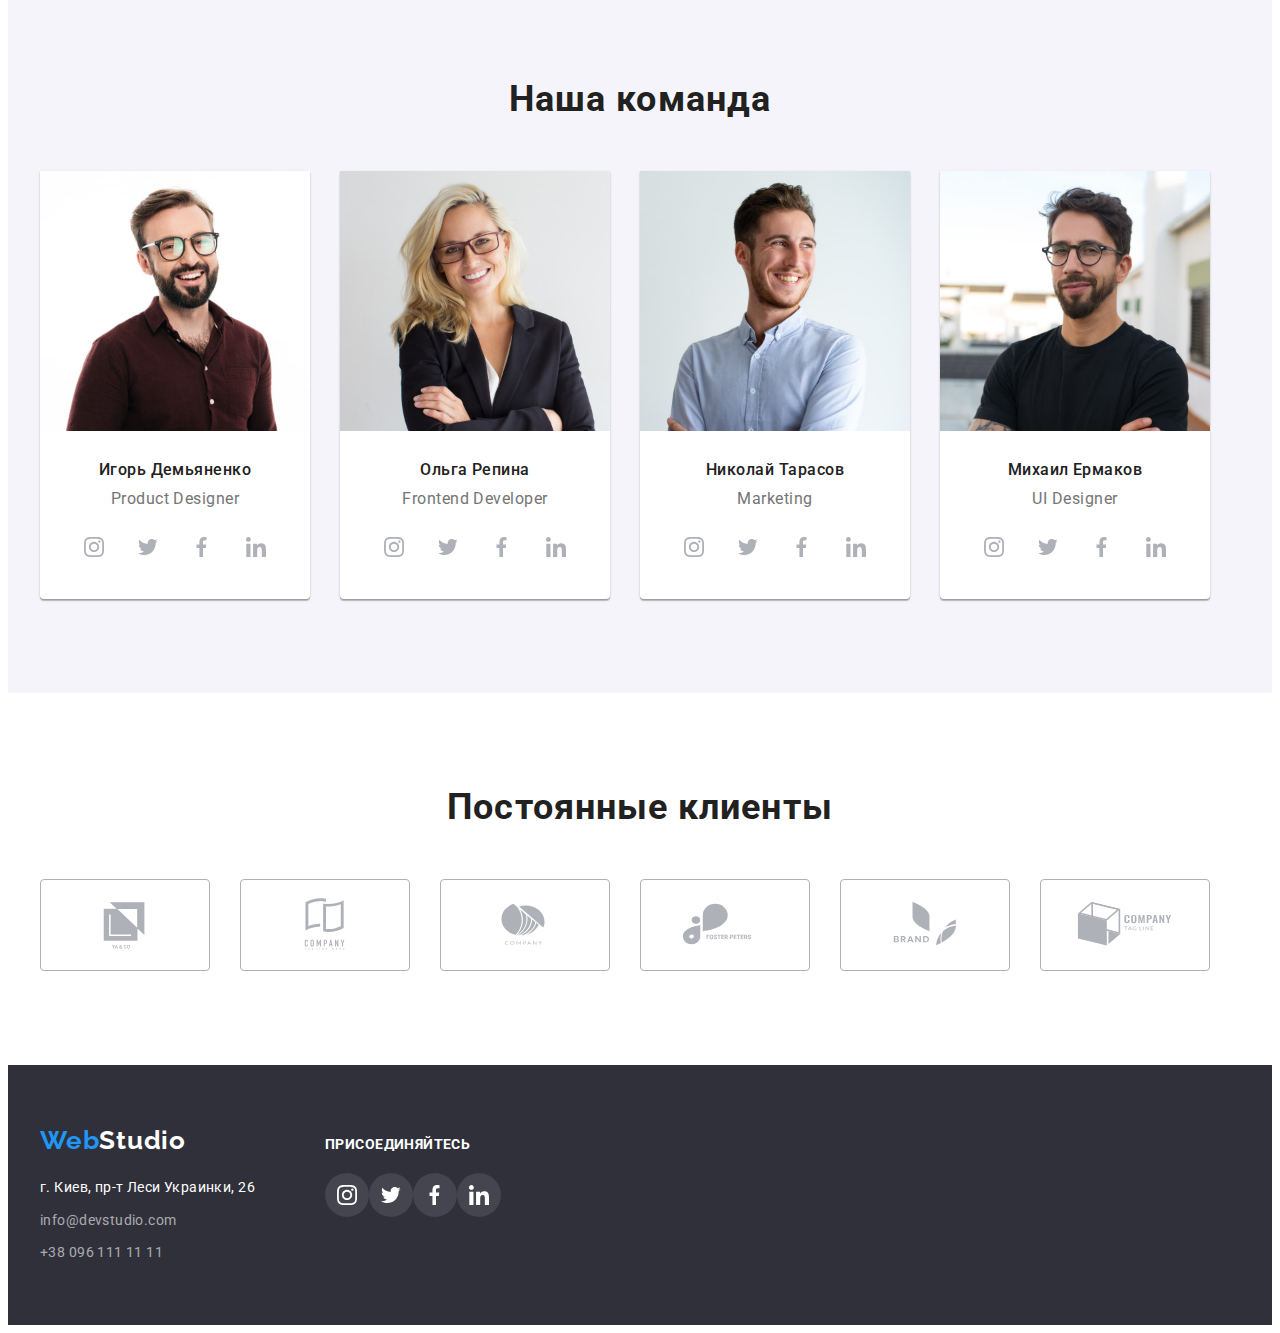
==== commit ca450a8b: "correct mistakes" ====
--- a/index.html
+++ b/index.html
@@ -20,7 +20,9 @@
     <header class="header">
       <div class="container">
       <nav class="header-navigation">
-        <a href="./index.html" class="header-logo link">Web<span class="header-logo-part">Studio</span></a>
+        <a href="./index.html" class="header-logo link">
+          Web<span class="header-logo-part">Studio</span>
+        </a>
        <ul class="header-list list">
          <li class="header-item"><a href="./index.html" class="header-link link curent" >Студия</a></li>
          <li class="header-item"><a href="./portfolio.html" class="header-link link" >Портфолио</a></li>
@@ -38,7 +40,7 @@
           </li>
           <li class="contact-item">
              <a href="tel:+380961111111" class="contact-link link">
-               <svg class="contact-icon" width="10" height="10">
+               <svg class="contact-icon" width="10" height="16">
                 <use href="./images/icons.svg#icon-phone">
                 </use>
               </svg>+38 096 111 11 11</a>
@@ -140,8 +142,7 @@
               <img src="images/staff/staff1.jpg" alt="staff1" width="270" height="280" />
               <div class="team-data"><h3 class="team-member">Игорь Демьяненко</h3>
               <p class="team-job">Product Designer</p>
-            </div>
-              <ul class="master-soc list">
+             <ul class="master-soc list">
                 <li class="master-soc-item">
                   <a href="" class="master-soc-link">
                 <svg class="master-soc-icon" width="20" height="20">
@@ -175,13 +176,13 @@
             </a>
          </li>
               </ul>
+            </div>
             </li>
             <li class="team-card"> 
               <img src="images/staff/staff2.jpg" alt="staff2" width="270" height="280" />
               <div class="team-data"><h3 class="team-member">Ольга Репина</h3>
               <p class="team-job">Frontend Developer</p>
-            </div>
-              <ul class="master-soc list">
+            <ul class="master-soc list">
                 <li class="master-soc-item">
                   <a href="" class="master-soc-link">
                 <svg class="master-soc-icon" width="20" height="20">
@@ -215,12 +216,12 @@
             </a>
          </li>
               </ul>
+            </div>
             </li>
             <li class="team-card">
               <img src="images/staff/staff3.jpg" alt="staff3" width="270" height="280" />
               <div class="team-data"><h3 class="team-member">Николай Тарасов</h3>
               <p class="team-job">Marketing</p>
-            </div>
             <ul class="master-soc list">
               <li class="master-soc-item">
                 <a href="" class="master-soc-link">
@@ -255,12 +256,12 @@
           </a>
        </li>
             </ul>
+          </div>
           </li>
             <li class="team-card">
               <img src="images/staff/staff4.jpg" alt="staff4" width="270" height="280" />
               <div class="team-data"><h3 class="team-member">Михаил Ермаков</h3>
               <p class="team-job">UI Designer</p>
-            </div>
             <ul class="master-soc list">
               <li class="master-soc-item">
                 <a href="" class="master-soc-link">
@@ -295,13 +296,14 @@
           </a>
        </li>
             </ul>
+          </div>
           </li>
         </div>
       </section>
       <!-- ------------- our clients ---------- -->
       <section class="section">
         <div class="container">
-          <h1 class="client-title">Постоянные клиенты</h1>
+          <h2 class="client-title">Постоянные клиенты</h2>
           <ul class="client-list list">
             <li class="client-item">
                   <a href="" class="client-link">
@@ -355,7 +357,12 @@
     <!-- Footer -->
     <footer class="footer">
       <div class="container">
-         <div class="footer-nav"><a href="./index.html" class="footer-logo link">Web<span class="footer-logo-part">Studio</span></a>
+         <div class="footer-nav"><a href="./index.html" class="footer-logo link">
+           Web<span class="footer-logo-part">Studio</span>
+          </a>
+          <!-- <a href="./index.html" class="header-logo link">
+            Web<span class="header-logo-part">Studio</span>
+          </a> -->
           <address>
         <ul class="footer-list list">
           <li class="contacts-link">
--- a/css/styles.css
+++ b/css/styles.css
@@ -64,12 +64,14 @@
 }
 /* --------------------------header---------------------- */
 .header {
-  padding-top: 24px;
-  padding-bottom: 25px;
   border-bottom: 1px solid #ECECEC;
 }
 .header-list {
   display: flex;
+}
+.header-link {
+padding: 32px 0;
+display: block;
 }
 .header-item:not(:last-child) {
   margin-right: 50px;
@@ -114,16 +116,10 @@
 letter-spacing: 0.02em;
   color:var(--contact-color);
 }
-.contact-icon {
-  color: var(--contact-color);
-}
 .contact-link {
   display: flex;
-  width: 170px;
-  height: 92px;
-  justify-content: center;
   align-items: center;  
-  fill:#AFB1B8
+  fill:var(--contact-color)
 }
 .contact-link:hover,
 .contact-link:focus {
@@ -133,7 +129,7 @@
 .curent {
 color:var(--accent-color)
 }
-.contact-icon{
+.contact-icon  {
   margin-right: 10px;
 }
 /* hero */
@@ -266,7 +262,7 @@
   .master-soc-link {
    width: 44px; 
    height: 44px;
-   background-color: #fffff;
+   background-color: var(--header-color);
    border-radius: 50%;
    display: flex;
    justify-content: center;
@@ -276,9 +272,12 @@
     fill:#AFB1B8;
   }
   .master-soc-link:hover, .master-soc-link:focus {
-background-color: var(--accent-color);
+background-color: var(--accent-color)
   }
   .master-soc-link:hover .master-soc-icon {
+    fill:var(--header-color);
+  }
+  .master-soc-link:focus .master-soc-icon {
     fill:var(--header-color);
   }
   .master-soc {
@@ -290,12 +289,14 @@
   }
   .team-card {
 background-color: #ffffff;
+box-shadow: 0px 1px 3px rgba(0, 0, 0, 0.12), 0px 1px 1px rgba(0, 0, 0, 0.14), 0px 2px 1px rgba(0, 0, 0, 0.2);
+border-radius: 0px 0px 4px 4px;
   }
   .team-card:not(:first-child){
  margin-left: 30px;   
   } 
   .team-data {
-    margin: 30px 0px;
+    padding: 30px 0px;
   }
 .team-member {
   font-weight: 500;
@@ -314,11 +315,10 @@
   margin-top: 10px;
   margin-bottom: 16px;
 }
-
 .client-title {
 font-weight: 700;
 font-size: 36px;
-line-height: 1.16px;
+line-height: 1.16;
 text-align: center;
 letter-spacing: 0.03em;
 color: var(--title-color);
@@ -341,14 +341,13 @@
   border-radius: 4px;
   fill:#AFB1B8
 }
-.client-link:hover,
-.client-link:focus {
-  border: 1px solid var(--accent-color);
+.client-link:hover .client-link:focus{;
   fill:var(--accent-color);
-}
+}  
 /* --------------------------------footer-------------------- */
 .footer {
   background-color:  #2F303A;
+  align-items: baseline;
   padding: 60px 0px;
 }
 .footer-logo {
@@ -390,21 +389,21 @@
     color: var(--header-color);
   } 
   .footer .container {
+    align-items: baseline;
     display: flex;
   }
   .footer-soc {
     margin-left: 70px;
-   margin-top: 12px;
   }
 .footer-title {
 font-size: 14px;
-line-height: 1.14px;
+line-height: 1.14;
 letter-spacing: 0.03em;
 text-transform: uppercase;
 color: #FFFFFF;
 }
 .footer-soc-list {
-  margin-top: 32px;
+  margin-top: 20px;
   display: flex;
 }
 .footer-soc-link {
@@ -419,20 +418,23 @@
  .footer-soc-icon {
    fill:#FFFFFF;
  }
- .footer-soc-link:hover, .footer-soc-link:focus {
+ .footer-soc-link:hover,
+ .footer-soc-link:focus {
 background-color: var(--accent-color);
  }
  .footer-soc-link:hover .master-soc-icon {
    fill:var(--header-color);
  }
+ .footer-soc-item 
  .footer-soc-item + .footer-soc-item {
    margin-left: 10px;
-
+ }
 
   /*------------- Main Portfolio----------------------- */
-  .portfolio {
-   color: var(--title-color)
-  }
+
+ .portfolio {
+   color: var(--title-color);
+ }
   .visually-hidden {
     position: absolute;
     width: 1px;
@@ -465,7 +467,7 @@
     color: var(--background-color);
   }
  .hero-button:not(:first-child) {
-    margin-left: 8px;
+  padding-left: 8px;
   } 
   .button:hover {
     background:var(--btn-color);
@@ -474,6 +476,8 @@
   .button:focus {
     background:var(--btn-color);
     color: var(--background-color);
+    box-shadow: 0px 3px 1px rgba(0, 0, 0, 0.1), 0px 1px 2px rgba(0, 0, 0, 0.08), 0px 2px 2px rgba(0, 0, 0, 0.12);
+border-radius: 4px;
   }
   
 .portfolio-list {
@@ -487,10 +491,14 @@
  margin-left: 30px;
  margin-bottom: 30px;
  background: #FFFFFF;
-border: 1px solid #EEEEEE;
 } 
+.portfolio-item:hover, .portfolio-item:focus {
+  display: block;
+  box-shadow: 0px 1px 1px rgba(0, 0, 0, 0.12), 0px 4px 4px rgba(0, 0, 0, 0.06), 1px 4px 6px rgba(0, 0, 0, 0.16);
+}
 .portfolio-data {
-  margin: 20px 24px;
+  border-right: 1px solid #EEEEEE;
+  padding: 20px 24px;
 }
 .project-title {
 font-weight: 700;
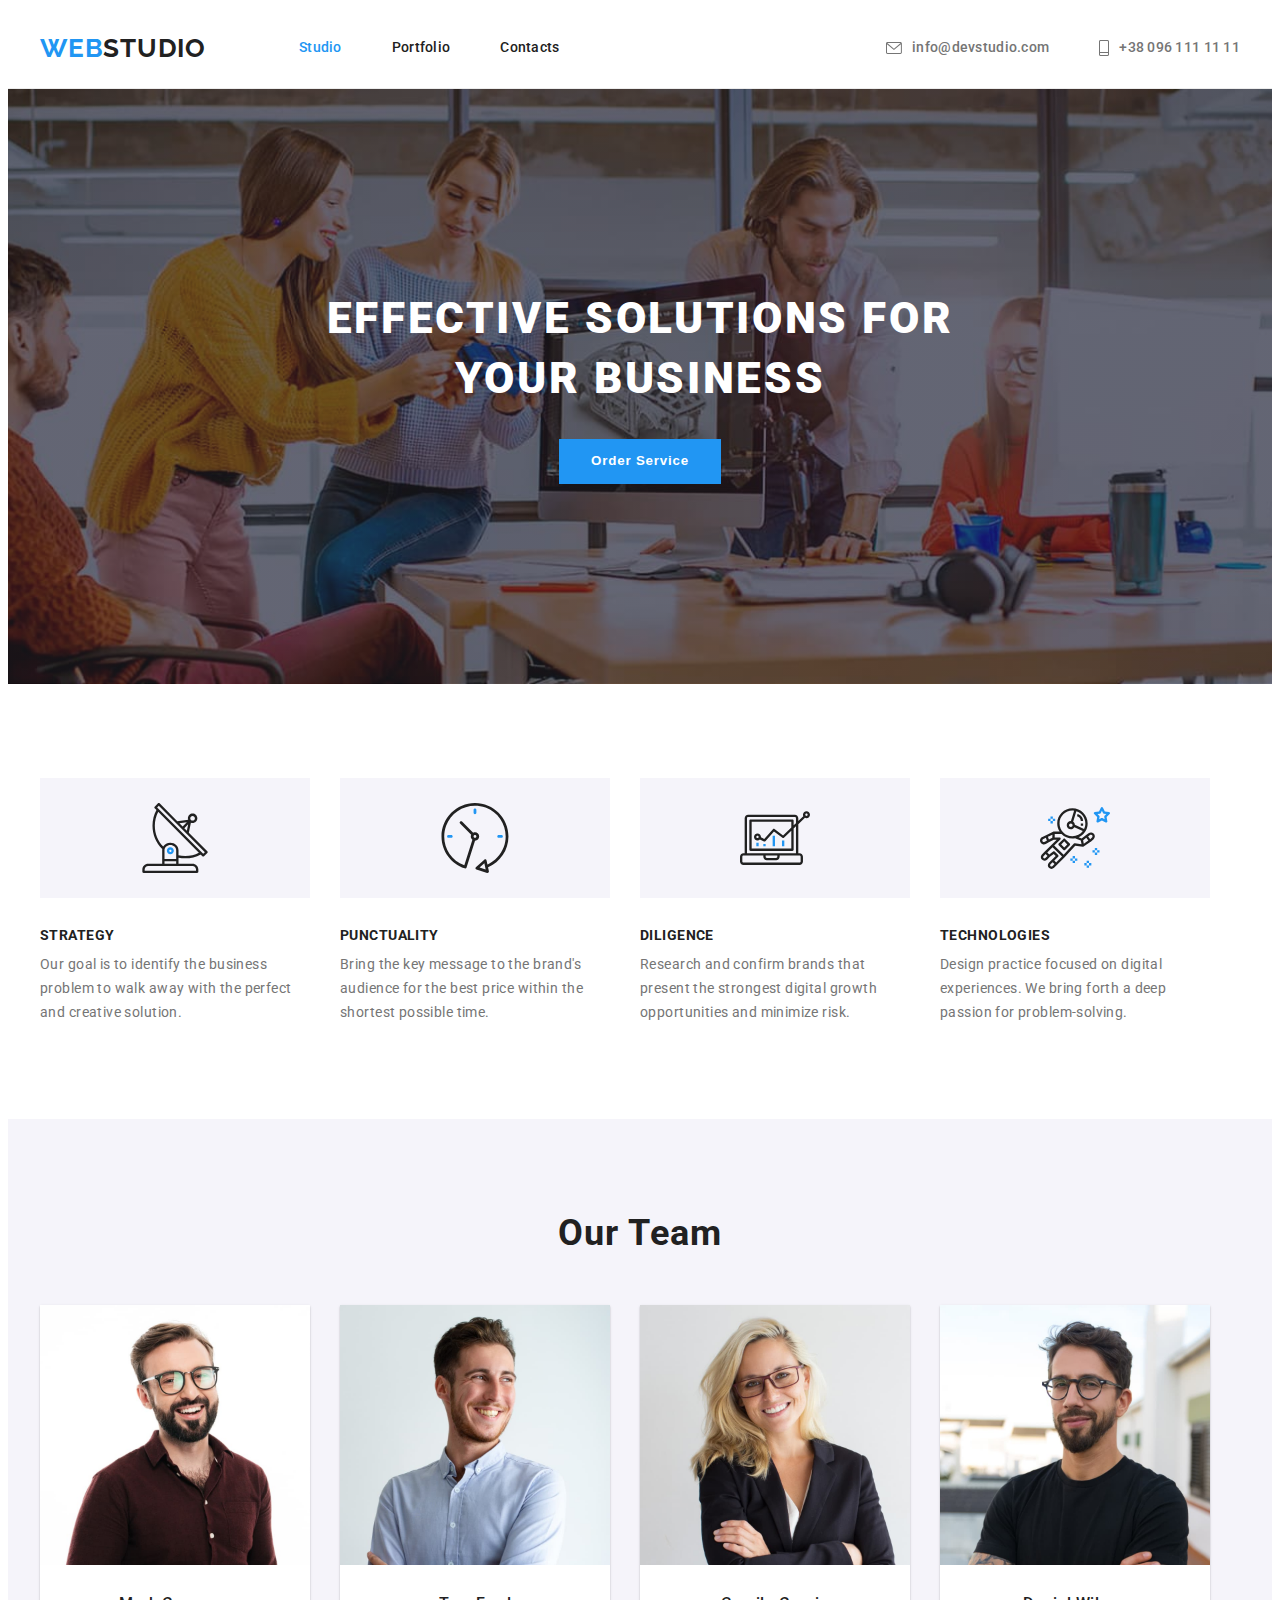
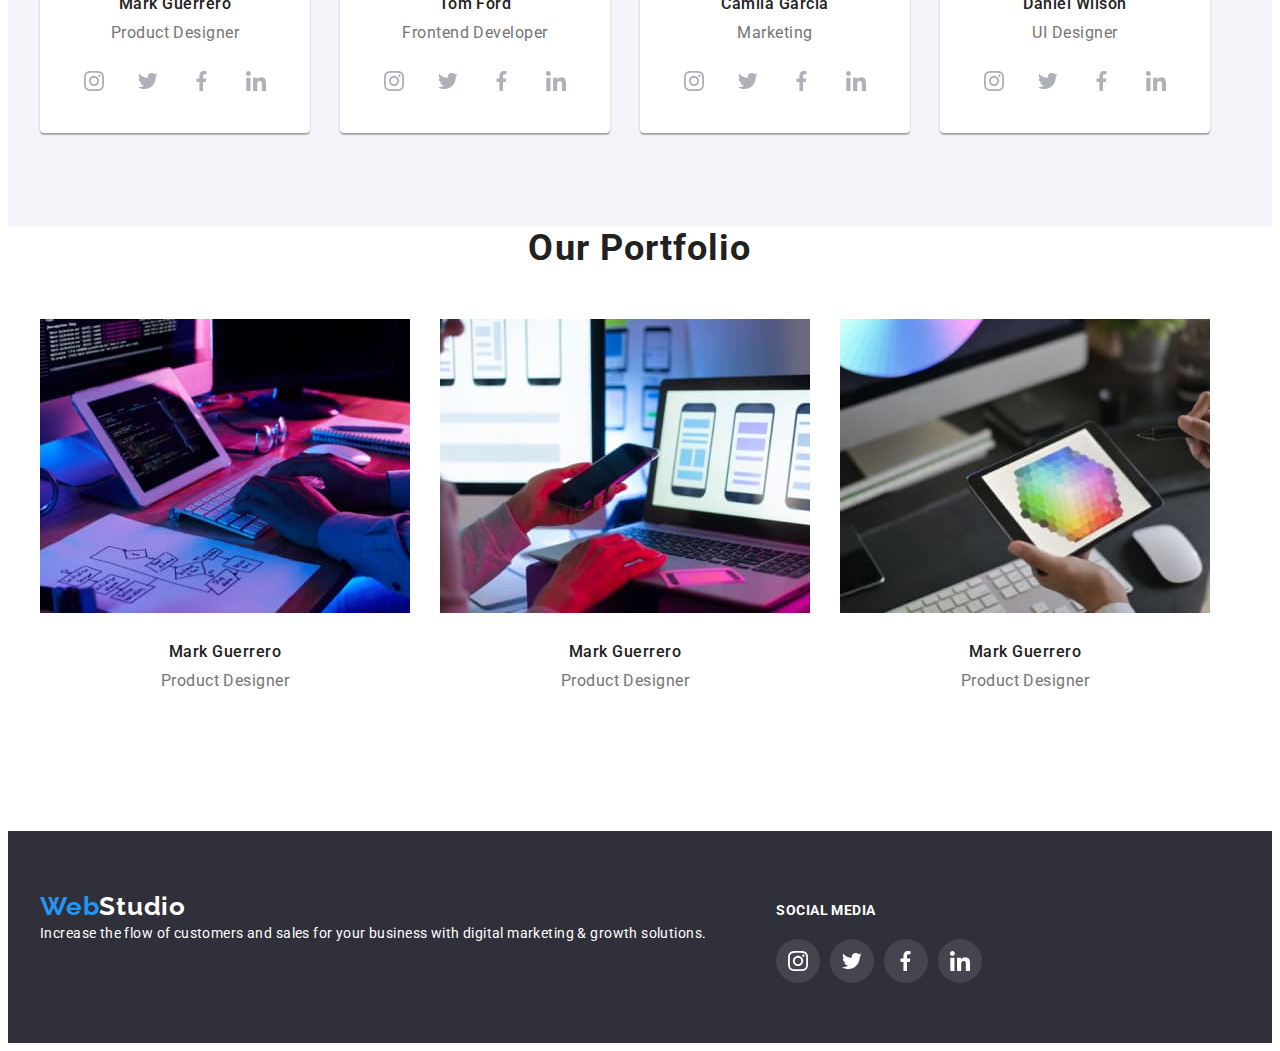
==== commit b00e6879: "add changes" ====
--- a/index.html
+++ b/index.html
@@ -1,5 +1,5 @@
 <!DOCTYPE html>
-<html lang="ru">
+<html lang="en">
   <head>
     <meta charset="UTF-8" />
     <meta http-equiv="X-UA-Compatible" content="IE=edge" />
@@ -21,12 +21,12 @@
       <div class="container">
       <nav class="header-navigation">
         <a href="./index.html" class="header-logo link">
-          Web<span class="header-logo-part">Studio</span>
+          WEB<span class="header-logo-part">STUDIO</span>
         </a>
        <ul class="header-list list">
-         <li class="header-item"><a href="./index.html" class="header-link link curent" >Студия</a></li>
-         <li class="header-item"><a href="./portfolio.html" class="header-link link" >Портфолио</a></li>
-         <li class="header-item"><a href="./contacts" class="header-link link" >Контакты</a></li>
+         <li class="header-item"><a href="./index.html" class="header-link link curent" >Studio</a></li>
+         <li class="header-item"><a href="./portfolio.html" class="header-link link" >Portfolio</a></li>
+         <li class="header-item"><a href="./contacts" class="header-link link" >Contacts</a></li>
        </ul>
       </nav>
         <ul class="header-navigation contact list">
@@ -53,9 +53,9 @@
       <section class="hero"> 
         <div class="container">
         <h1 class="hero-text">
-          ЭФФЕКТИВНЫЕ РЕШЕНИЯ ДЛЯ ВАШЕГО БИЗНЕСА
+          Effective Solutions for Your Business
         </h1>
-        <button type="button" class="hero-btn">Заказать услугу</button>
+        <button type="button" class="hero-btn">Order Service</button>
       </div>
     </section>
       <!-- Features -->
@@ -70,10 +70,9 @@
                 </use>
               </svg>
             </div>
-            <h2 class="features-title">ВНИМАНИЕ К ДЕТАЛЯМ</h2>
+            <h2 class="features-title">Strategy</h2>
             <p class="features-text">
-              Идейные соображения, а также начало повседневной работы по
-              формированию позиции.
+              Our goal is to identify the business problem to walk away with the perfect and creative solution.
             </p>
           </li>
           <li class="features-item">
@@ -83,10 +82,9 @@
             </use>
               </svg>
             </div>
-            <h2 class="features-title">ПУНКТУАЛЬНОСТЬ</h2>
+            <h2 class="features-title">Punctuality</h2>
             <p class="features-text">
-              Задача организации, в особенности же рамки и место обучения кадров
-              влечет за собой.
+              Bring the key message to the brand's audience for the best price within the shortest possible time.
            </p>
           </li>
           <li class="features-item">
@@ -96,10 +94,9 @@
             </use>
               </svg>
             </div>
-            <h2 class="features-title">ПЛАНИРОВАНИЕ</h2>
+            <h2 class="features-title">Diligence</h2>
             <p class="features-text">
-              Равным образом консультация с широким активом в значительной
-              степени обуславливает.
+              Research and confirm brands that present the strongest digital growth opportunities and minimize risk.
             </p>
           </li>
           <li class="features-item">
@@ -109,38 +106,22 @@
             </use>
               </svg>
             </div>
-            <h2 class="features-title">СОВРЕМЕННЫЕ ТЕХНОЛОГИИ</h2>
+            <h2 class="features-title">Technologies</h2>
             <p class="features-text">
-              Значимость этих проблем настолько очевидна, что реализация
-              плановых заданий.
+              Design practice focused on digital experiences. We bring forth a deep passion for problem-solving.
             </p>
           </li>
         </ul>
       </div>
       </section>
-      <!-- Work -->
-      <section class="section work">
+       <!-- Our team -->
+       <section class="section our-team">
         <div class="container">
-        <h2 class="work-title">Чем мы занимаемся</h2>
-          <ul class="work-list list">
-            <li class="work-img">
-              <img src="images/work/backend.jpg" alt="backend" width="370" height="294" />
-            </li>
-            <li class="work-img">
-              <img src="images/work/frontend.jpg" alt="frontend" width="370" height="294" />
-            </li>
-            <li class="work-img"><img src="images/work/js.jpg" alt="js" width="370" height="294" /></li>
-          </ul>
-        </div>
-      </section>
-      <!-- Our team -->
-      <section class="section our-team">
-        <div class="container">
-        <h2 class="team-title">Наша команда</h2>
+        <h2 class="team-title">Our Team</h2>
           <ul class="team-list list">
             <li class="team-card">
               <img src="images/staff/staff1.jpg" alt="staff1" width="270" height="280" />
-              <div class="team-data"><h3 class="team-member">Игорь Демьяненко</h3>
+              <div class="team-data"><h3 class="team-member">Mark Guerrero</h3>
               <p class="team-job">Product Designer</p>
              <ul class="master-soc list">
                 <li class="master-soc-item">
@@ -179,8 +160,8 @@
             </div>
             </li>
             <li class="team-card"> 
-              <img src="images/staff/staff2.jpg" alt="staff2" width="270" height="280" />
-              <div class="team-data"><h3 class="team-member">Ольга Репина</h3>
+              <img src="images/staff/staff3.jpg" alt="staff2" width="270" height="280" />
+              <div class="team-data"><h3 class="team-member">Tom Ford</h3>
               <p class="team-job">Frontend Developer</p>
             <ul class="master-soc list">
                 <li class="master-soc-item">
@@ -219,8 +200,8 @@
             </div>
             </li>
             <li class="team-card">
-              <img src="images/staff/staff3.jpg" alt="staff3" width="270" height="280" />
-              <div class="team-data"><h3 class="team-member">Николай Тарасов</h3>
+              <img src="images/staff/staff2.jpg" alt="staff3" width="270" height="280" />
+              <div class="team-data"><h3 class="team-member">Camila Garcia</h3>
               <p class="team-job">Marketing</p>
             <ul class="master-soc list">
               <li class="master-soc-item">
@@ -260,7 +241,7 @@
           </li>
             <li class="team-card">
               <img src="images/staff/staff4.jpg" alt="staff4" width="270" height="280" />
-              <div class="team-data"><h3 class="team-member">Михаил Ермаков</h3>
+              <div class="team-data"><h3 class="team-member">Daniel Wilson</h3>
               <p class="team-job">UI Designer</p>
             <ul class="master-soc list">
               <li class="master-soc-item">
@@ -300,8 +281,32 @@
           </li>
         </div>
       </section>
+      <!-- Work -->
+      <section class="section work">
+        <div class="container">
+        <h2 class="work-title">Our Portfolio</h2>
+          <ul class="work-list list">
+            <li class="work-img">
+              <img src="images/work/backend.jpg" alt="backend" width="370" height="294" />
+              <div class="team-data"><h3 class="team-member">Mark Guerrero</h3>
+                <p class="team-job">Product Designer</p></div>
+            </li>
+            <li class="work-img">
+              <img src="images/work/frontend.jpg" alt="frontend" width="370" height="294" />
+              <div class="team-data"><h3 class="team-member">Mark Guerrero</h3>
+                <p class="team-job">Product Designer</p></div>
+            </li>
+            <li class="work-img"><img src="images/work/js.jpg" alt="js" width="370" height="294" />
+              <div class="team-data"><h3 class="team-member">Mark Guerrero</h3>
+              <p class="team-job">Product Designer</p>
+            </div>
+          </li>
+          </ul>
+        </div>
+      </section>
       <!-- ------------- our clients ---------- -->
-      <section class="section">
+    
+      <!-- <section class="section">
         <div class="container">
           <h2 class="client-title">Постоянные клиенты</h2>
           <ul class="client-list list">
@@ -352,7 +357,7 @@
         </a>
      </li>
         </div>
-      </section>
+      </section> -->
     </main>
     <!-- Footer -->
     <footer class="footer">
@@ -363,11 +368,11 @@
           <!-- <a href="./index.html" class="header-logo link">
             Web<span class="header-logo-part">Studio</span>
           </a> -->
-          <address>
+          <!-- <address>
         <ul class="footer-list list">
           <li class="contacts-link">
-            <a href="https://goo.gl/maps/YztnAKN3ni3yd1r18" target="_blank" rel="noopener noindex nofollow" class="address link">г. Киев, пр-т Леси Украинки, 26</a> 
-          </li>
+            <!-- <a href="https://goo.gl/maps/YztnAKN3ni3yd1r18" target="_blank" rel="noopener noindex nofollow" class="address link">г. Киев, пр-т Леси Украинки, 26</a>  -->
+          <!-- </li>
           <li class="contacts-link">
             <a href="mailto:info@devstudio.com" class="contacts link"
               >info@devstudio.com</a>
@@ -377,10 +382,13 @@
               >+38 096 111 11 11</a>
           </li>
         </ul>
-           </address>
+           </address> --> 
+           <p class="slogan">
+            Increase the flow of customers and sales for your business with digital marketing & growth solutions.
+           </p>
            </div>
     <div class="footer-soc">
-      <h1 class="footer-title">ПРИСОЕДИНЯЙТЕСЬ</h1>
+      <h1 class="footer-title">Social media</h1>
       <ul class="footer-soc-list list">
         <li class="footer-soc-item">
           <a href="" class="footer-soc-link">
--- a/css/styles.css
+++ b/css/styles.css
@@ -36,42 +36,37 @@
 .list {
   list-style:none;
 }
-
 .container {
 width: 1200px;
 padding-left: 15px;
 padding-right: 15px;
 margin: 0 auto;
 }
-  
+[href="mailto:info@devstudio.com"] {
+  color: var(--contact-color) 
+}
+[ href="tel:+380961111111"] {
+  color: var(--contact-color);
+}
+/* --------------------------header---------------------- */
+.header {
+  border-bottom: 1px solid #ECECEC;
+}
+.header-list {
+  display: flex;
+}
 .header-link {
+padding: 32px 0;
 font-weight: 500;
 font-size: 14px;
 line-height: 1.14;
 letter-spacing: 0.02em;
 color: var(--title-color);
+display: block;
 }
 .header-link:hover, 
 .header-link:focus {
   color: var(--accent-color);
-}
-
-[href="mailto:info@devstudio.com"] {
-  color: var(--contact-color) 
-}
-[ href="tel:+380961111111"] {
-  color: var(--contact-color);
-}
-/* --------------------------header---------------------- */
-.header {
-  border-bottom: 1px solid #ECECEC;
-}
-.header-list {
-  display: flex;
-}
-.header-link {
-padding: 32px 0;
-display: block;
 }
 .header-item:not(:last-child) {
   margin-right: 50px;
@@ -114,7 +109,7 @@
 font-size: 14px;
 line-height: 1.14;
 letter-spacing: 0.02em;
-  color:var(--contact-color);
+color:var(--contact-color);
 }
 .contact-link {
   display: flex;
@@ -129,7 +124,7 @@
 .curent {
 color:var(--accent-color)
 }
-.contact-icon  {
+.contact-icon {
   margin-right: 10px;
 }
 /* hero */
@@ -175,9 +170,11 @@
 background-color: var(--btn-color)
 }
 .hero-btn {
+  padding:  10px 32px;
 margin-top: 30px;
 margin-left: auto;
 margin-right: auto;
+border: transparent;
 }
 
 .hero-btn:hover, .hero-btn:focus-visible {
@@ -296,7 +293,7 @@
  margin-left: 30px;   
   } 
   .team-data {
-    padding: 30px 0px;
+  padding: 30px 0px;
   }
 .team-member {
   font-weight: 500;
@@ -341,9 +338,15 @@
   border-radius: 4px;
   fill:#AFB1B8
 }
-.client-link:hover .client-link:focus{;
+.client-link:hover {
+  border-color: var(--accent-color);
   fill:var(--accent-color);
 }  
+.client-link:focus {
+  border-color: var(--accent-color);
+  fill:var(--accent-color)
+}
+
 /* --------------------------------footer-------------------- */
 .footer {
   background-color:  #2F303A;
@@ -367,7 +370,7 @@
   color: var(--header-color) ;  
   } 
 
-.address {
+.slogan {
 font-style: normal;
 font-size: 14px;
 line-height: 1.71;
@@ -405,6 +408,9 @@
 .footer-soc-list {
   margin-top: 20px;
   display: flex;
+}
+.footer-soc-item:not(:first-child) {
+margin-left: 10px;
 }
 .footer-soc-link {
   width: 44px; 
@@ -452,6 +458,7 @@
       justify-content: center;
     }
  .button {
+   padding: 6px 22px;
     font-weight: 500;
     font-size: 16px;
     line-height: 1.62;
@@ -472,6 +479,8 @@
   .button:hover {
     background:var(--btn-color);
     color: var(--background-color);
+    box-shadow: 0px 3px 1px rgba(0, 0, 0, 0.1), 0px 1px 2px rgba(0, 0, 0, 0.08), 0px 2px 2px rgba(0, 0, 0, 0.12);
+border-radius: 4px;
   }
   .button:focus {
     background:var(--btn-color);
@@ -492,12 +501,15 @@
  margin-bottom: 30px;
  background: #FFFFFF;
 } 
-.portfolio-item:hover, .portfolio-item:focus {
+.portfolio-item:hover, 
+.portfolio-item:focus {
   display: block;
   box-shadow: 0px 1px 1px rgba(0, 0, 0, 0.12), 0px 4px 4px rgba(0, 0, 0, 0.06), 1px 4px 6px rgba(0, 0, 0, 0.16);
 }
 .portfolio-data {
-  border-right: 1px solid #EEEEEE;
+  border: 1px solid #EEEEEE;
+  border-top: transparent;
+
   padding: 20px 24px;
 }
 .project-title {
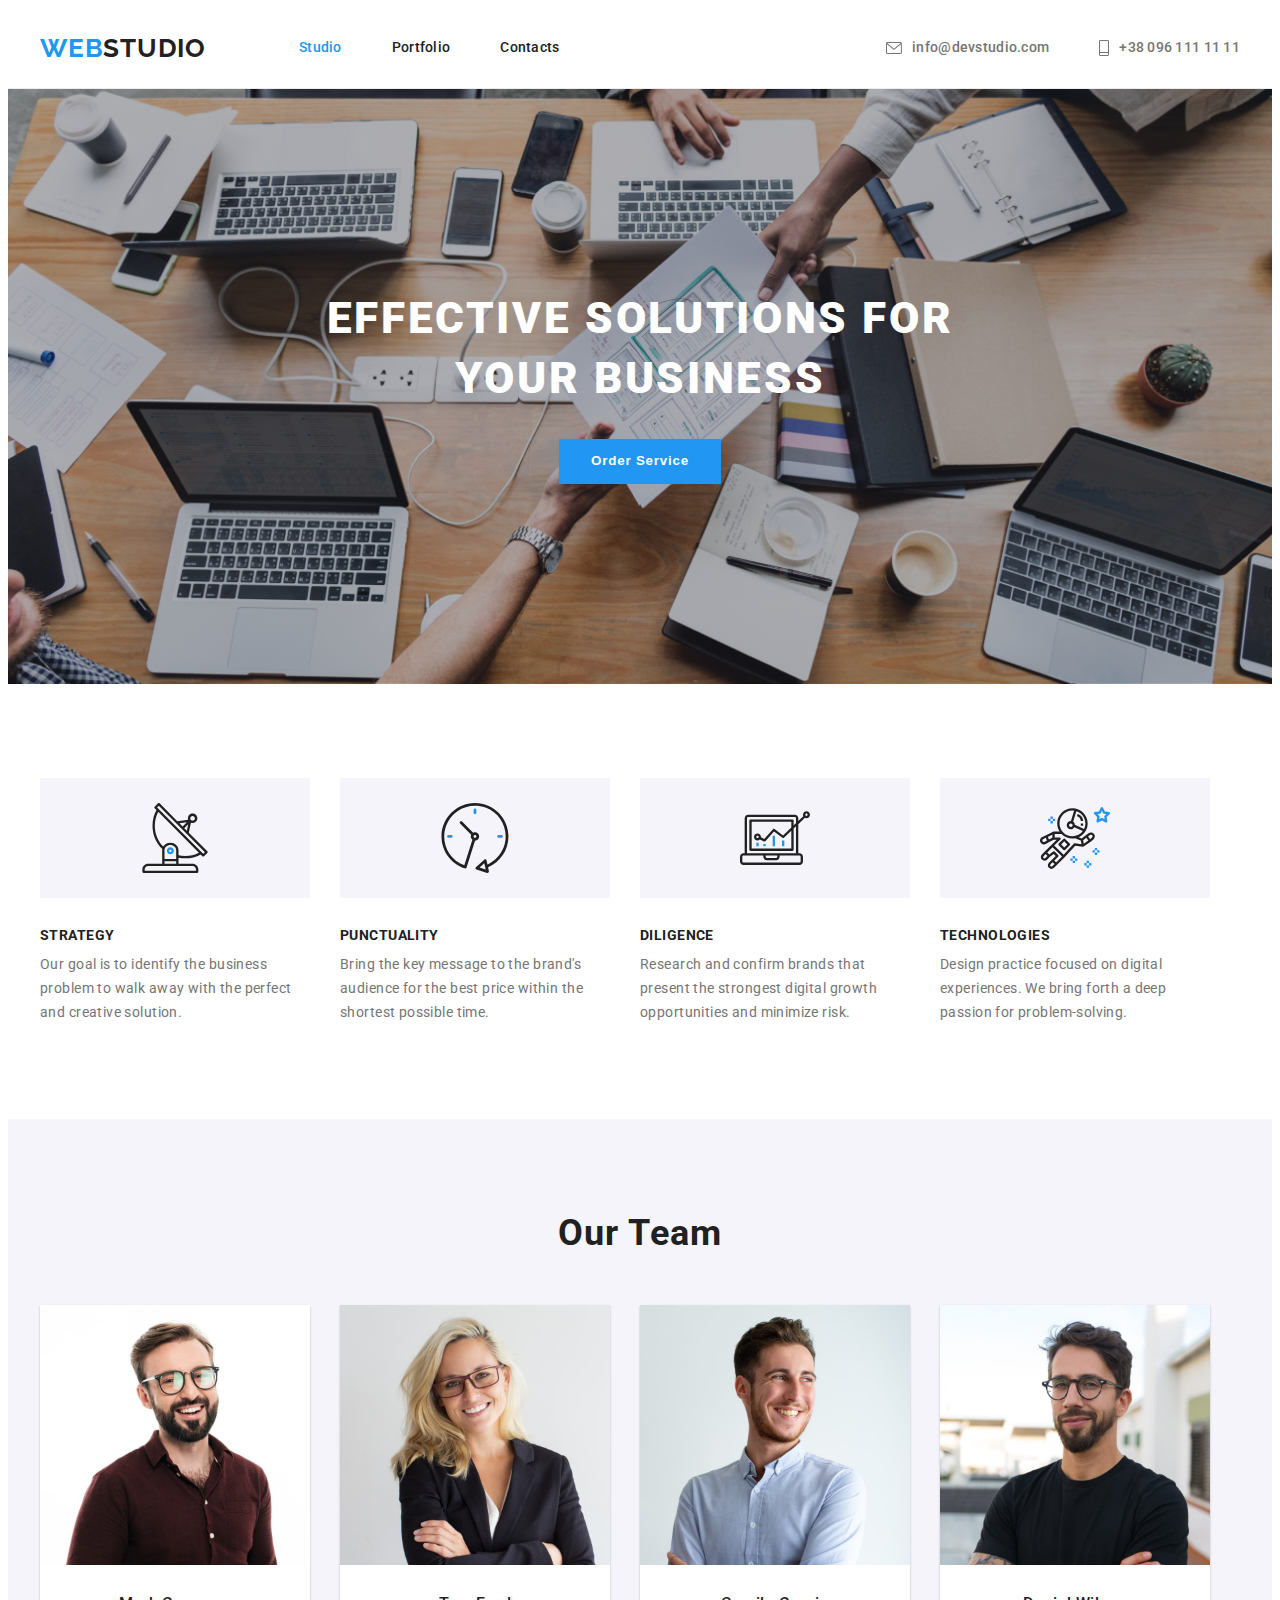
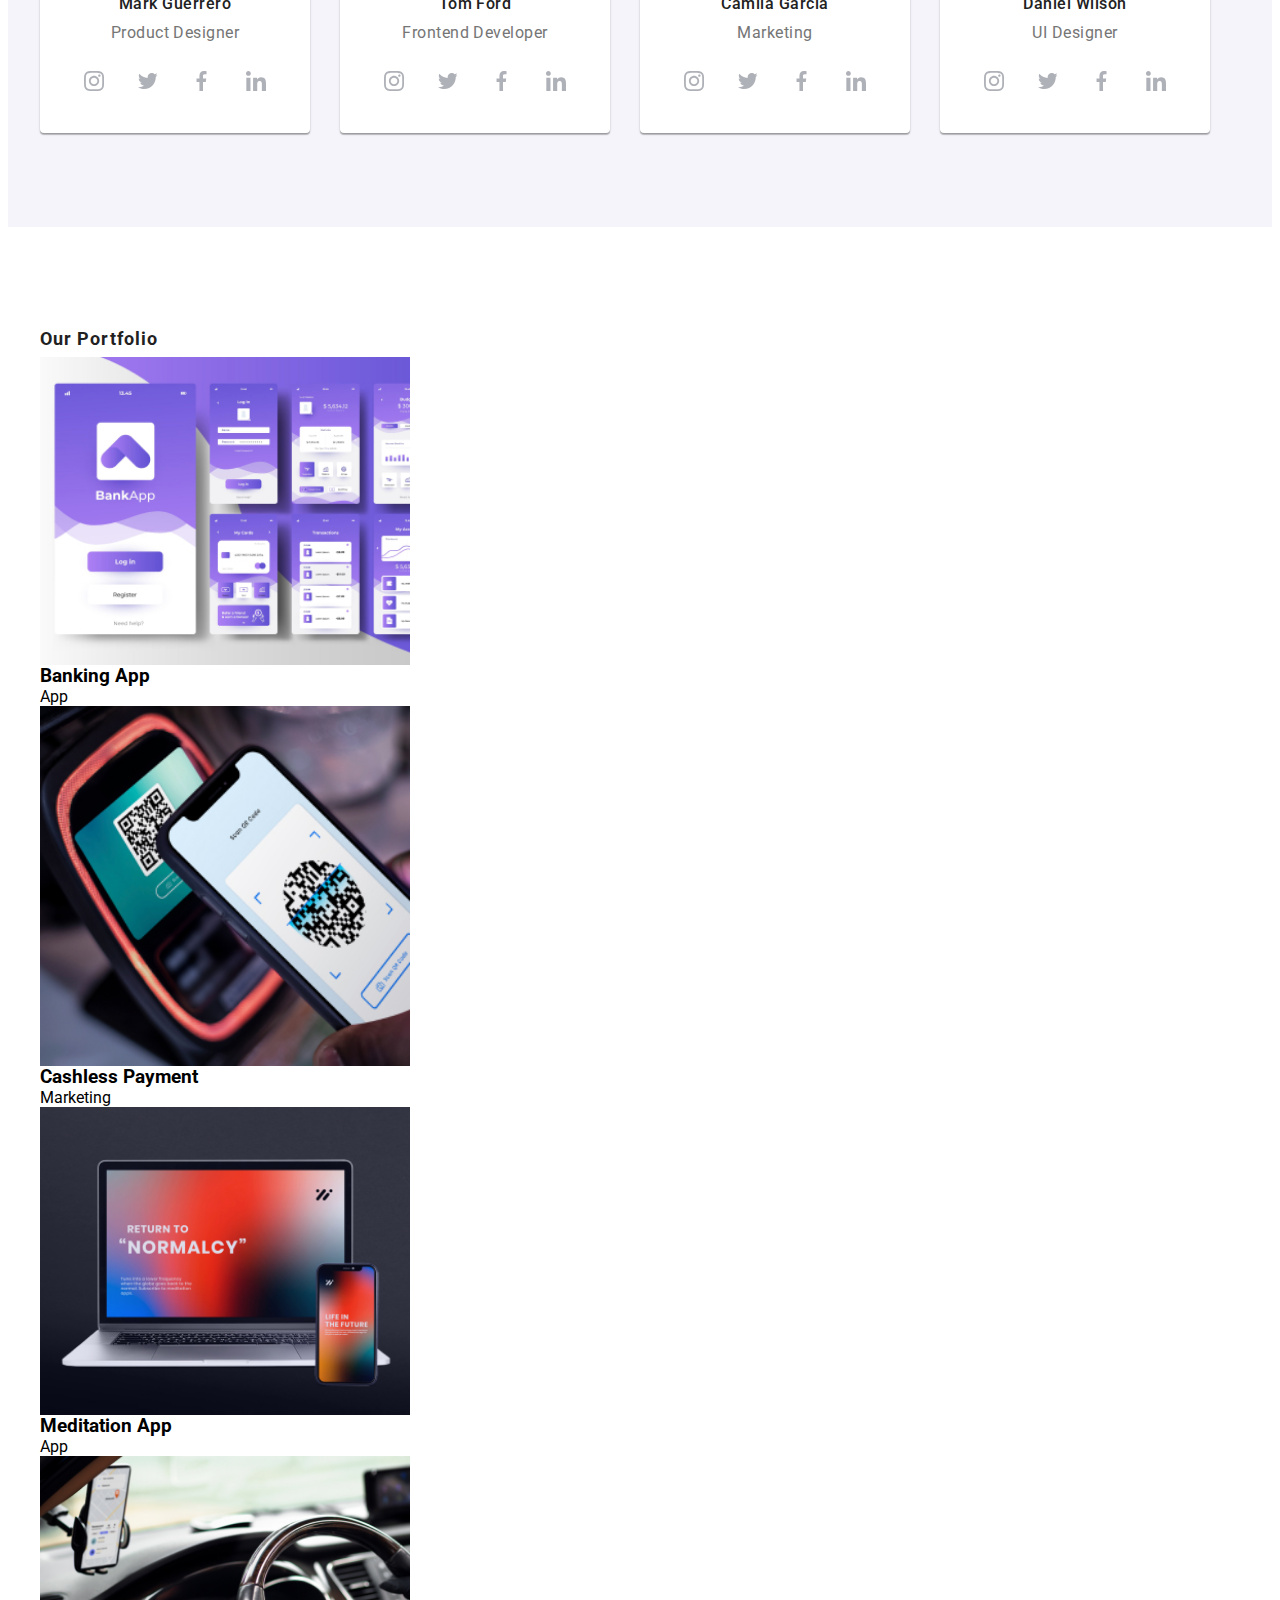
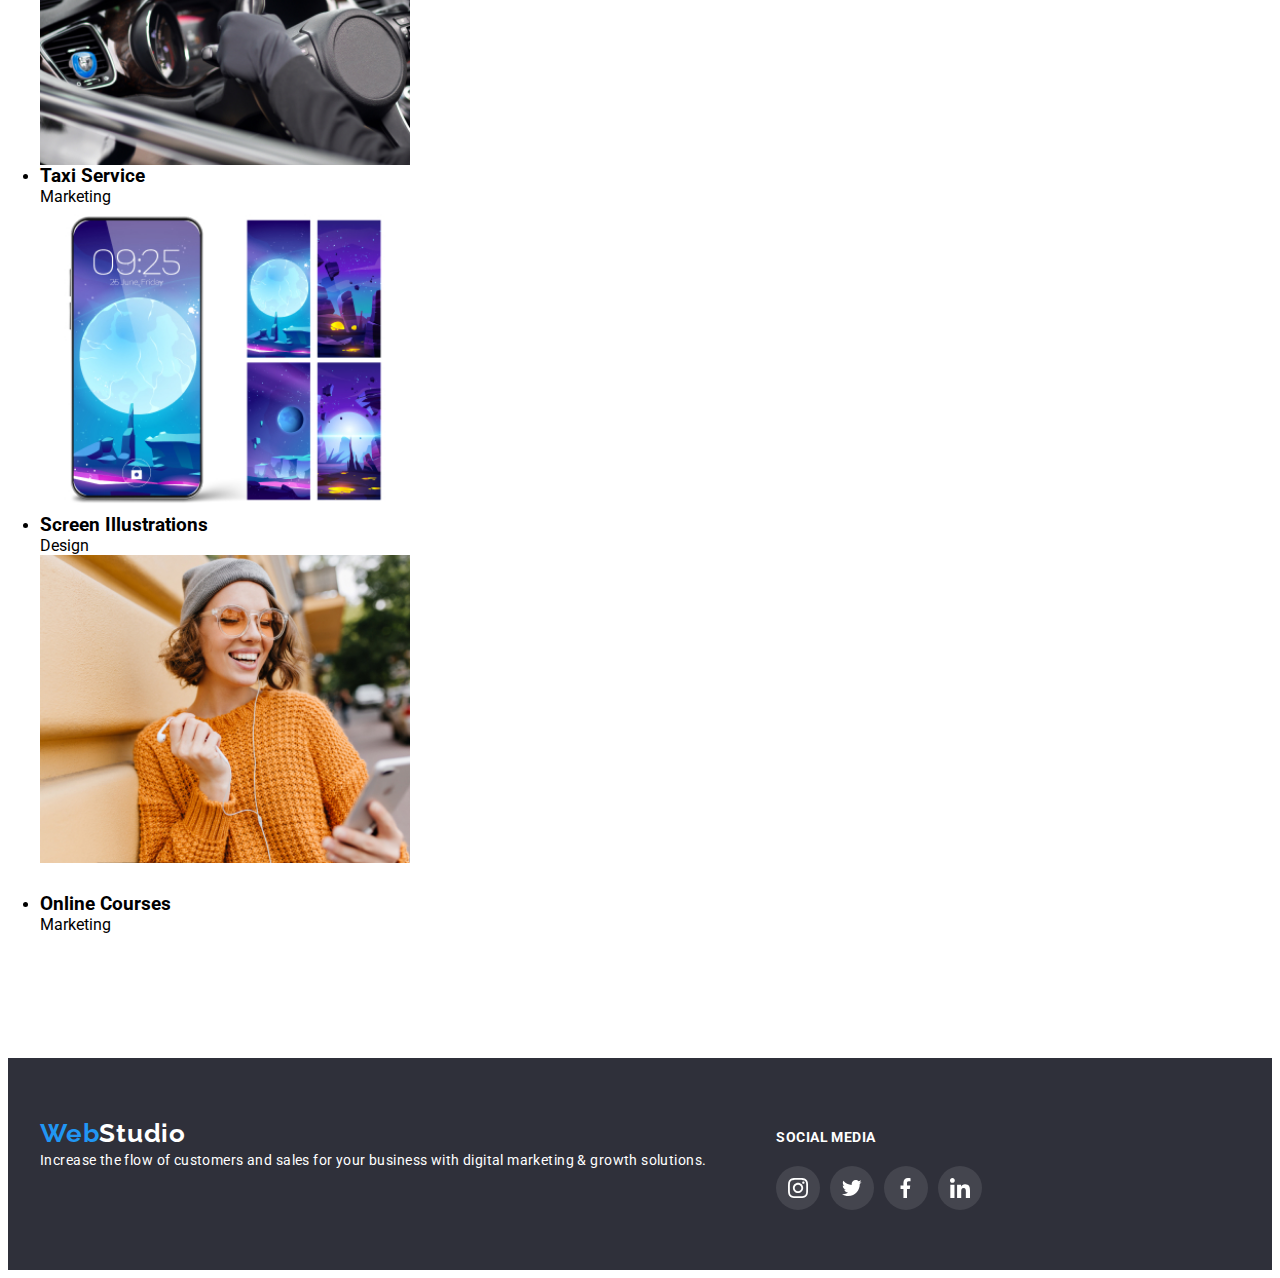
==== commit d299847e: "new files" ====
--- a/index.html
+++ b/index.html
@@ -160,7 +160,7 @@
             </div>
             </li>
             <li class="team-card"> 
-              <img src="images/staff/staff3.jpg" alt="staff2" width="270" height="280" />
+              <img src="images/staff/staff2.jpg" alt="staff2" width="270" height="280" />
               <div class="team-data"><h3 class="team-member">Tom Ford</h3>
               <p class="team-job">Frontend Developer</p>
             <ul class="master-soc list">
@@ -200,7 +200,7 @@
             </div>
             </li>
             <li class="team-card">
-              <img src="images/staff/staff2.jpg" alt="staff3" width="270" height="280" />
+              <img src="images/staff/staff3.jpg" alt="staff3" width="270" height="280" />
               <div class="team-data"><h3 class="team-member">Camila Garcia</h3>
               <p class="team-job">Marketing</p>
             <ul class="master-soc list">
@@ -282,23 +282,38 @@
         </div>
       </section>
       <!-- Work -->
-      <section class="section work">
+      <section class="section projects">
         <div class="container">
-        <h2 class="work-title">Our Portfolio</h2>
-          <ul class="work-list list">
-            <li class="work-img">
-              <img src="images/work/backend.jpg" alt="backend" width="370" height="294" />
-              <div class="team-data"><h3 class="team-member">Mark Guerrero</h3>
-                <p class="team-job">Product Designer</p></div>
+        <h2 class="project-title">Our Portfolio</h2>
+          <ul class="project-list list">
+            <li class="project-card">
+              <img src="images/work/Portfolio1.jpg" alt="backend" width="370" height="294" />
+              <div class="project-data"><h3 class="project-name">Banking App</h3>
+                <p class="project-type">App</p>
+              </div>
             </li>
-            <li class="work-img">
-              <img src="images/work/frontend.jpg" alt="frontend" width="370" height="294" />
-              <div class="team-data"><h3 class="team-member">Mark Guerrero</h3>
-                <p class="team-job">Product Designer</p></div>
-            </li>
-            <li class="work-img"><img src="images/work/js.jpg" alt="js" width="370" height="294" />
-              <div class="team-data"><h3 class="team-member">Mark Guerrero</h3>
-              <p class="team-job">Product Designer</p>
+            <img src="images/work/Portfolio2.jpg" alt="backend" width="370" height="294" />
+            <div class="project-img"><h3 class="project-name">Cashless Payment</h3>
+              <p class="project-type">Marketing</p></div>
+              </ul>
+              <img src="images/work/Portfolio3.jpg" alt="backend" width="370" height="294" />
+            <div class="project-img"><h3 class="project-name">Meditation App</h3>
+              <p class="project-type">App</p>
+            </div>
+          </li>
+           <li>
+            <img src="images/work/Portfolio4.jpg" alt="backend" width="370" height="294" />
+            <div class="project-img"><h3 class="project-name">Taxi Service</h3>
+              <p class="project-type">Marketing</p>
+            </div>
+          </li>
+          <li><img src="images/work/Portfolio5.jpg" alt="backend" width="370" height="294" />
+            <div class="project-img"><h3 class="project-name">Screen Illustrations</h3>
+              <p class="project-type">Design</p>
+            </div>
+          </li><li><img src="images/work/Portfolio6.jpg" alt="backend" width="370" height="294" />
+            <div class="team-data"><h3 class="project-name">Online Courses</h3>
+              <p class="project-type">Marketing</p>
             </div>
           </li>
           </ul>
--- a/css/styles.css
+++ b/css/styles.css
@@ -251,7 +251,7 @@
 text-align: center;
 letter-spacing: 0.03em;
 color: var(--title-color);
-  }
+  } 
   .team-list {
  display: flex;
  margin-top: 50px;
@@ -312,7 +312,8 @@
   margin-top: 10px;
   margin-bottom: 16px;
 }
-.client-title {
+
+/* .client-title {
 font-weight: 700;
 font-size: 36px;
 line-height: 1.16;
@@ -345,7 +346,7 @@
 .client-link:focus {
   border-color: var(--accent-color);
   fill:var(--accent-color)
-}
+} */
 
 /* --------------------------------footer-------------------- */
 .footer {
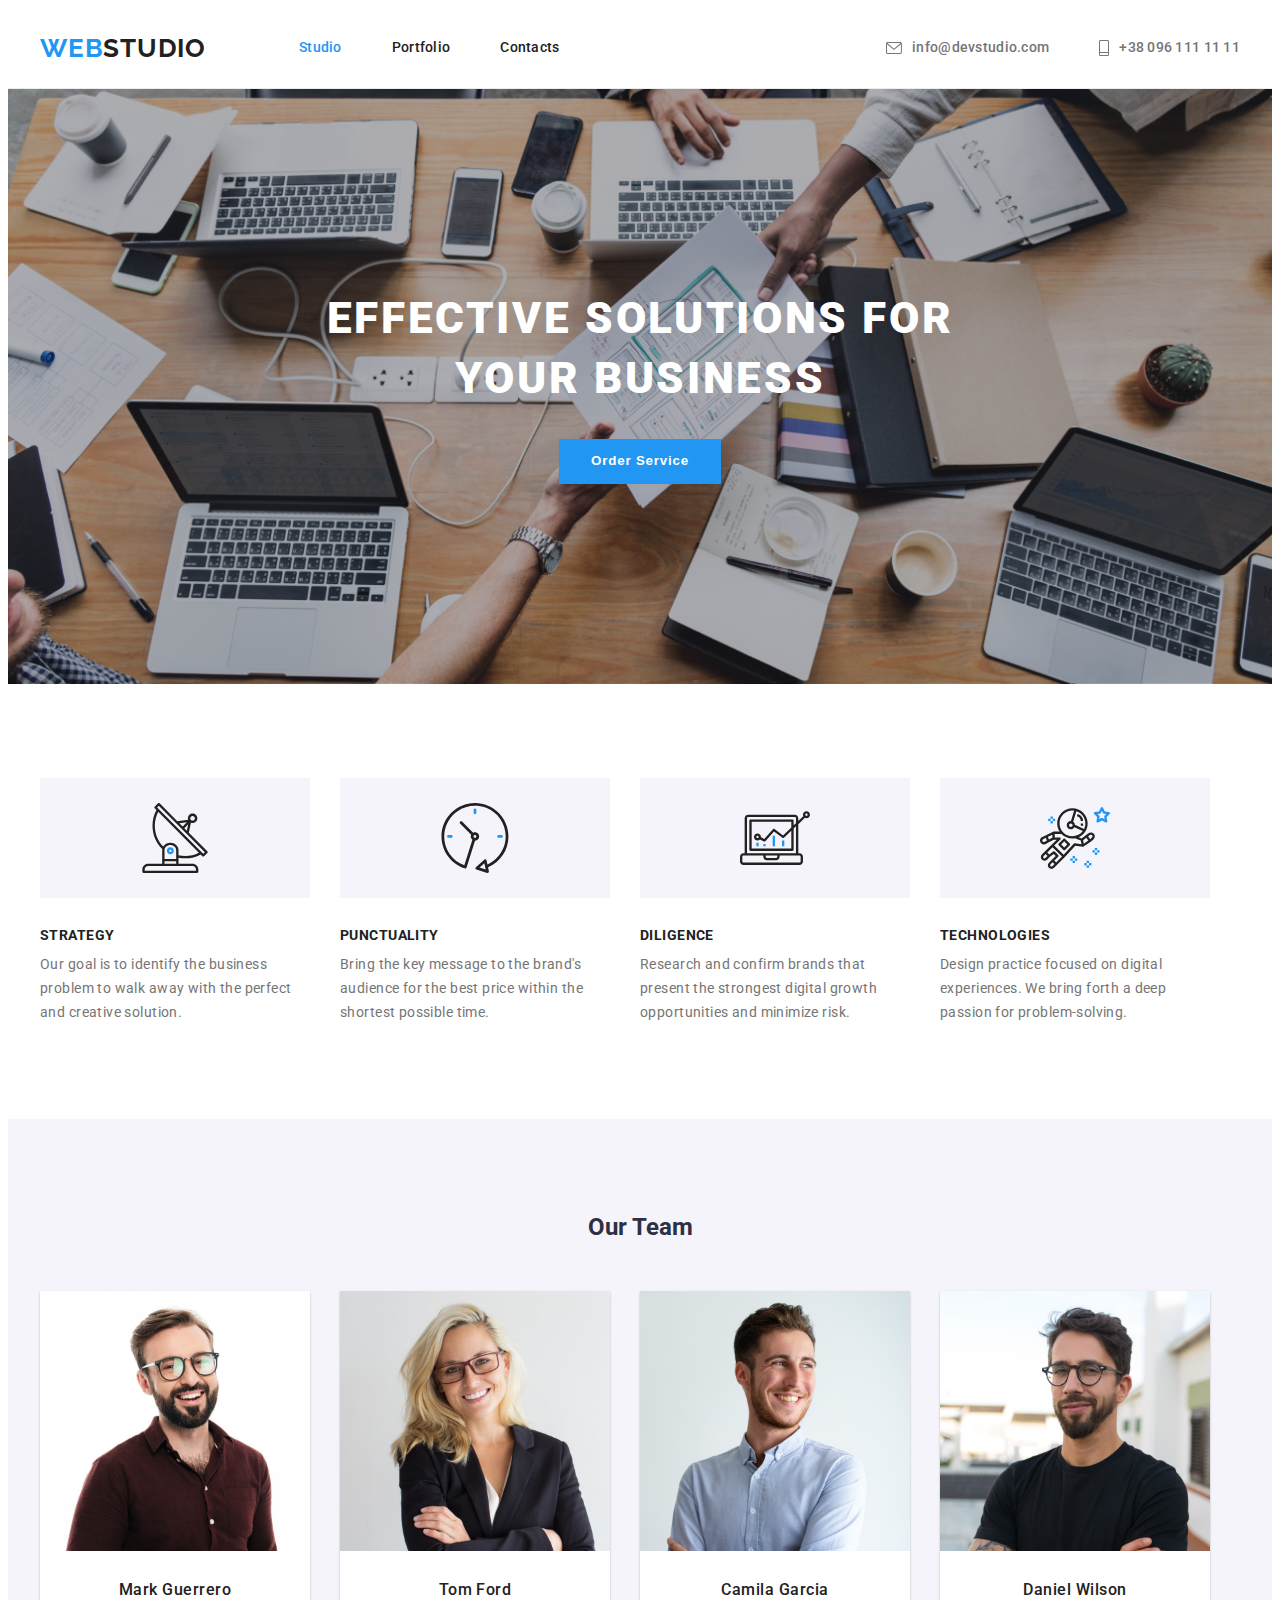
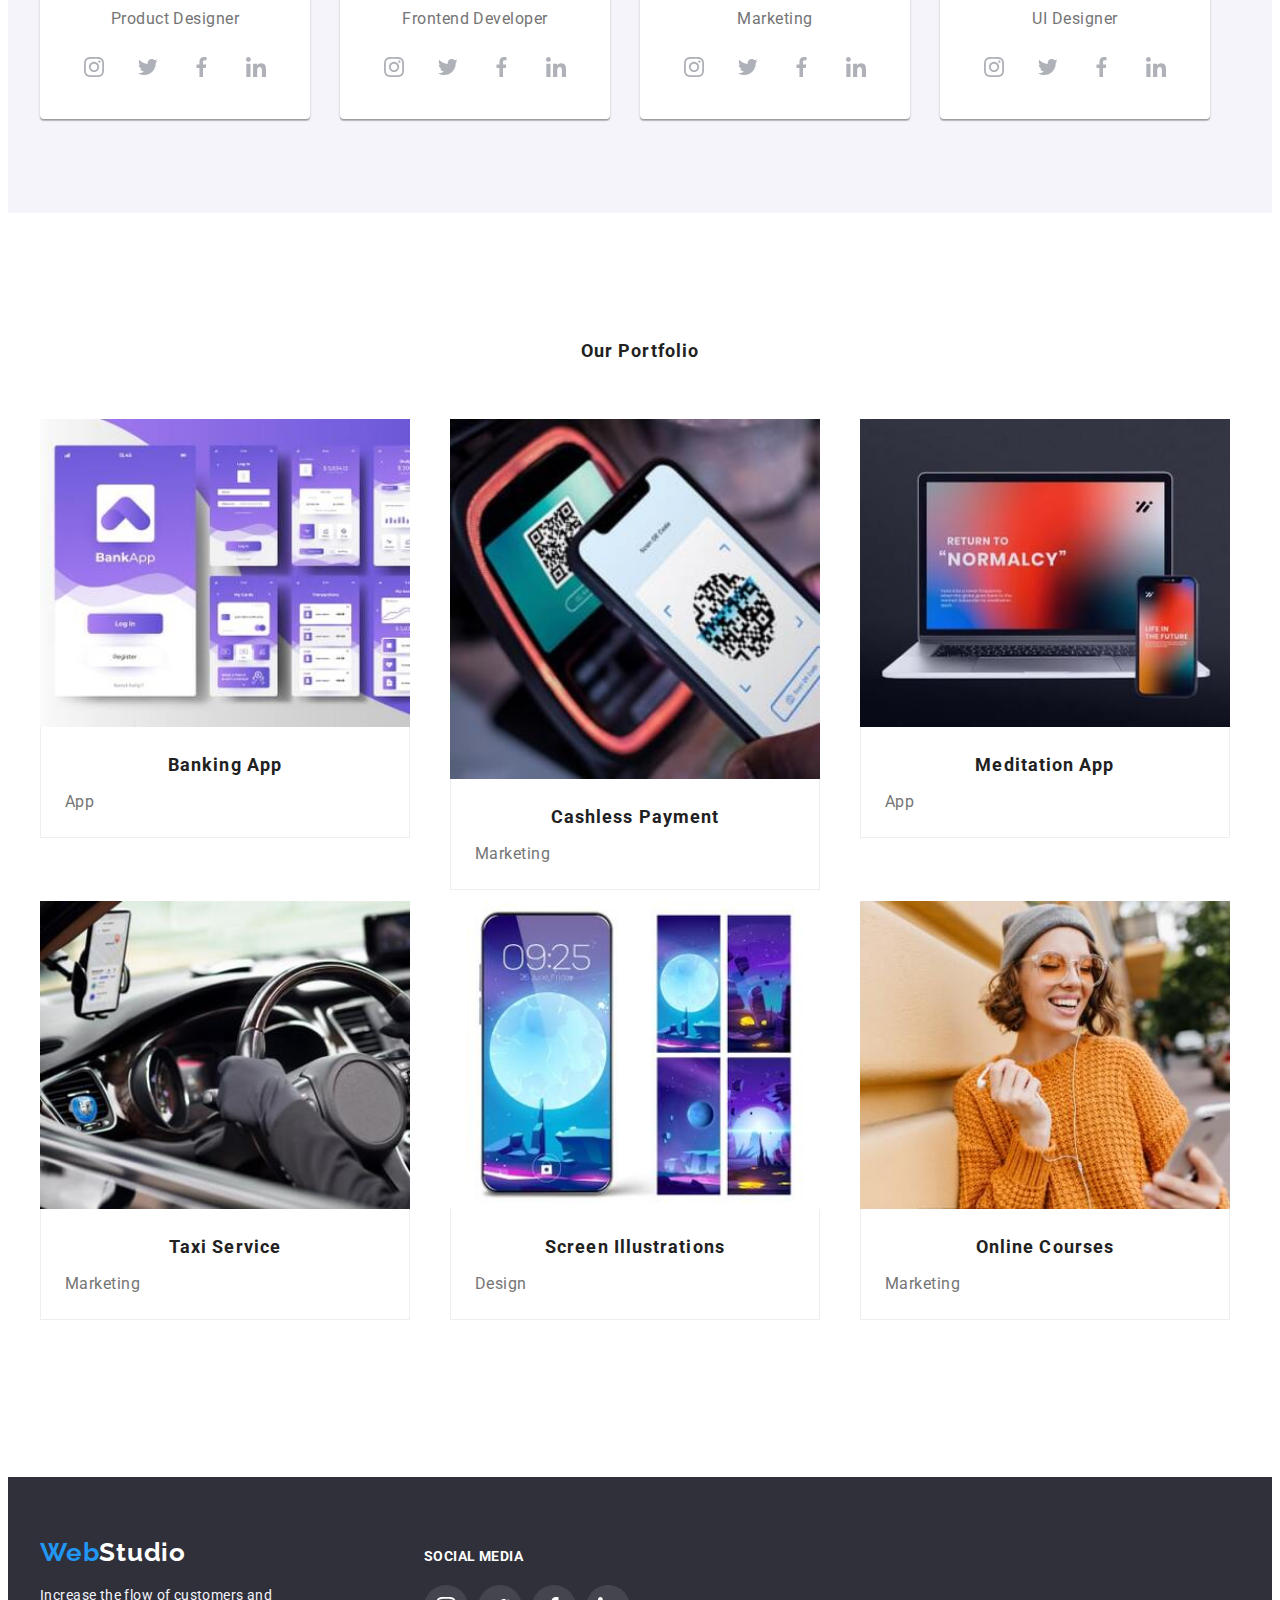
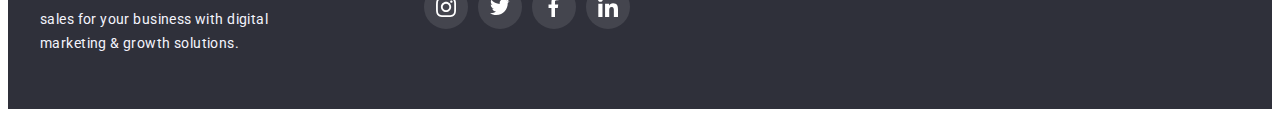
==== commit c3c8d556: "add new images" ====
--- a/index.html
+++ b/index.html
@@ -117,10 +117,10 @@
        <!-- Our team -->
        <section class="section our-team">
         <div class="container">
-        <h2 class="team-title">Our Team</h2>
+        <h2 class="team title">Our Team</h2>
           <ul class="team-list list">
             <li class="team-card">
-              <img src="images/staff/staff1.jpg" alt="staff1" width="270" height="280" />
+              <img src="images/staff/staff1.jpg" alt="Mark Guerrero" width="270" height="280" />
               <div class="team-data"><h3 class="team-member">Mark Guerrero</h3>
               <p class="team-job">Product Designer</p>
              <ul class="master-soc list">
@@ -160,7 +160,7 @@
             </div>
             </li>
             <li class="team-card"> 
-              <img src="images/staff/staff2.jpg" alt="staff2" width="270" height="280" />
+              <img src="images/staff/staff2.jpg" alt="Tom Ford" width="270" height="280" />
               <div class="team-data"><h3 class="team-member">Tom Ford</h3>
               <p class="team-job">Frontend Developer</p>
             <ul class="master-soc list">
@@ -200,7 +200,7 @@
             </div>
             </li>
             <li class="team-card">
-              <img src="images/staff/staff3.jpg" alt="staff3" width="270" height="280" />
+              <img src="images/staff/staff3.jpg" alt="Camila Garcia" width="270" height="280" />
               <div class="team-data"><h3 class="team-member">Camila Garcia</h3>
               <p class="team-job">Marketing</p>
             <ul class="master-soc list">
@@ -240,7 +240,7 @@
           </div>
           </li>
             <li class="team-card">
-              <img src="images/staff/staff4.jpg" alt="staff4" width="270" height="280" />
+              <img src="images/staff/staff4.jpg" alt="Daniel Wilson" width="270" height="280" />
               <div class="team-data"><h3 class="team-member">Daniel Wilson</h3>
               <p class="team-job">UI Designer</p>
             <ul class="master-soc list">
@@ -281,44 +281,64 @@
           </li>
         </div>
       </section>
-      <!-- Work -->
+      <!-- Projects -->
       <section class="section projects">
         <div class="container">
-        <h2 class="project-title">Our Portfolio</h2>
-          <ul class="project-list list">
-            <li class="project-card">
-              <img src="images/work/Portfolio1.jpg" alt="backend" width="370" height="294" />
-              <div class="project-data"><h3 class="project-name">Banking App</h3>
-                <p class="project-type">App</p>
-              </div>
-            </li>
-            <img src="images/work/Portfolio2.jpg" alt="backend" width="370" height="294" />
-            <div class="project-img"><h3 class="project-name">Cashless Payment</h3>
-              <p class="project-type">Marketing</p></div>
-              </ul>
-              <img src="images/work/Portfolio3.jpg" alt="backend" width="370" height="294" />
-            <div class="project-img"><h3 class="project-name">Meditation App</h3>
-              <p class="project-type">App</p>
-            </div>
-          </li>
-           <li>
-            <img src="images/work/Portfolio4.jpg" alt="backend" width="370" height="294" />
-            <div class="project-img"><h3 class="project-name">Taxi Service</h3>
-              <p class="project-type">Marketing</p>
-            </div>
-          </li>
-          <li><img src="images/work/Portfolio5.jpg" alt="backend" width="370" height="294" />
-            <div class="project-img"><h3 class="project-name">Screen Illustrations</h3>
-              <p class="project-type">Design</p>
-            </div>
-          </li><li><img src="images/work/Portfolio6.jpg" alt="backend" width="370" height="294" />
-            <div class="team-data"><h3 class="project-name">Online Courses</h3>
-              <p class="project-type">Marketing</p>
-            </div>
-          </li>
-          </ul>
+        <h2 class="project-title title">Our Portfolio</h2>
+          <ul class="portfolio-list list">
+        <li class="portfolio-card">
+           <a href="" class="portfolio-item link"><img src="images/projects/project1.jpg" alt="project1" width="370" height="294" 
+            class="img">
+            <div class="portfolio-data"><h2 class="project-title">Banking App</h2>
+            <p class="project-text">App</p>
+          </div>
+          </a>
+        </li>
+        <li class="portfolio-card">
+            <a href="" class="portfolio-item link"><img src="images/projects/project2.jpg" alt="project1" width="370" height="294"
+              class="img">
+            <div class="portfolio-data"><h2 lang="en" class="project-title " >Cashless Payment</h2>
+             <p class="project-text">Marketing</p>
+            </div>
+            </a>
+        </li>
+        <li class="portfolio-card">
+            <a href="" class="portfolio-item link"><img src="images/projects/project3.jpg" alt="project3" width="370" height="294"
+              class="img">
+            <div class="portfolio-data"><h2 lang="en" class="project-title" >Meditation App</h2>
+            <p class="project-text">App</p>
+          </div>
+          </a> 
+        </li>
+        <li class="portfolio-card">
+            <a href="" class="portfolio-item link"><img src="images/projects/project4.jpg" alt="project4" width="370" height="294"
+              class="img">
+            <div class="portfolio-data"><h2 lang="en" class="project-title" >Taxi Service</h2>
+            <p class="project-text">Marketing</p>
+          </div>
+          </a>
+        </li>
+        <li class="portfolio-card">
+        <a href="" class="portfolio-item link"><img src="images/projects/project5.jpg" alt="project5" width="370" height="294"
+          class="img">
+        <div class="portfolio-data"><h2 lang="en" class="project-title link" >Screen Illustrations</h2>
+        <p class="project-text link">Design</p>
+      </div>
+      </a>
+    </li>
+    <li  class="portfolio-card">
+      <a href=""class="portfolio-item link"><img src="images/projects/project6.jpg" alt="project6" width="370" height="294"
+        class="img">
+      <div class="portfolio-data"><h2 lang="en" class="project-title" >Online Courses</h2>
+       <p class="project-text">Marketing</p>
+      </div>
+      </a>
+    </li>
+      </ul>
         </div>
       </section>
+
+      
       <!-- ------------- our clients ---------- -->
     
       <!-- <section class="section">
@@ -398,10 +418,10 @@
           </li>
         </ul>
            </address> --> 
-           <p class="slogan">
+           <p class="footer-text">
             Increase the flow of customers and sales for your business with digital marketing & growth solutions.
            </p>
-           </div>
+      </div>
     <div class="footer-soc">
       <h1 class="footer-title">Social media</h1>
       <ul class="footer-soc-list list">
--- a/css/styles.css
+++ b/css/styles.css
@@ -6,7 +6,7 @@
   --main-content-color:#757575;
   --accent-color:#2196F3;
   --background-color:#F5F4FA; 
-
+  --NAVY-BLUE:#2E2F42;
 }
 
 body {
@@ -15,6 +15,9 @@
 
 p, h1, h2, h3, h4, h5, h6 {
   margin: 0;
+}
+ul, ol, li {
+	list-style-type: none;
 }
 ul, ol {
   padding-left: 0;
@@ -27,15 +30,17 @@
   display: block;
   height: auto;
 }
-address {
+/* address {
   margin-top: 20px;
-}
+} */
 .link {
  text-decoration: none;
 }
 .list {
   list-style:none;
 }
+.title {color: var(--NAVY-BLUE, #2E2F42);
+  text-align: center;}
 .container {
 width: 1200px;
 padding-left: 15px;
@@ -222,25 +227,7 @@
 margin-top: 10px;
 max-width: 270px;
 }
-.work {
- padding-top: 0px;
-}
-.work-title {
-  font-weight: 700;
-  font-size: 36px;
-  line-height: 1.17;
-  text-align: center;
-  letter-spacing: 0.03em;
-  color: var(--title-color);
-  }
-  .work-list {
-  display: flex;
-  margin-top: 50px;
-  
-  }
-  .work-img:not(:first-child) {
-    margin-left: 30px;
-  }
+/*--------------- Our Team --------*/
 .our-team {
 background: var(--background-color);
 } 
@@ -253,33 +240,33 @@
 color: var(--title-color);
   } 
   .team-list {
- display: flex;
- margin-top: 50px;
+  display: flex;
+  margin-top: 50px;
   } 
   .master-soc-link {
-   width: 44px; 
-   height: 44px;
-   background-color: var(--header-color);
-   border-radius: 50%;
-   display: flex;
-   justify-content: center;
-   align-items: center;    
+  width: 44px; 
+  height: 44px;
+  background-color: var(--header-color);
+  border-radius: 50%;
+  display: flex;
+  justify-content: center;
+  align-items: center;    
   }  
   .master-soc-icon {
-    fill:#AFB1B8;
+  fill:#AFB1B8;
   }
   .master-soc-link:hover, .master-soc-link:focus {
 background-color: var(--accent-color)
   }
   .master-soc-link:hover .master-soc-icon {
-    fill:var(--header-color);
+  fill:var(--header-color);
   }
   .master-soc-link:focus .master-soc-icon {
-    fill:var(--header-color);
+  fill:var(--header-color);
   }
   .master-soc {
-    display: flex;
-    justify-content: center;
+  display: flex;
+  justify-content: center;
   }
   .master-soc-item + .master-soc-item {
     margin-left: 10px;
@@ -290,7 +277,7 @@
 border-radius: 0px 0px 4px 4px;
   }
   .team-card:not(:first-child){
- margin-left: 30px;   
+  margin-left: 30px;   
   } 
   .team-data {
   padding: 30px 0px;
@@ -348,19 +335,77 @@
   fill:var(--accent-color)
 } */
 
+/* ------------Projects -----------*/
+.projects  {
+  padding-top:120px;
+}
+.project-title {
+  font-weight: 700;
+  font-size: 36px;
+  line-height: 1.16;
+  text-align: center;
+  letter-spacing: 0.03em;
+  color: var(--title-color);
+  }
+  .portfolio-list {
+  display: flex;
+  flex-wrap: wrap; 
+  margin-top: 50px;
+  margin-left: -30px;
+  }
+  .portfolio-card {
+  display: flex;
+  width: 360px;
+  height: 420px;
+  padding-bottom: 32px;
+  flex-direction: column;
+  align-items: flex-start;
+  gap: 32px;
+  flex-shrink: 0;
+  margin-left: 30px;
+  margin-bottom: 30px;
+  background: #FFFFFF;
+  } 
+  .portfolio-item:hover, 
+  .portfolio-item:focus {
+    display: block;
+    box-shadow: 0px 1px 1px rgba(0, 0, 0, 0.12), 0px 4px 4px rgba(0, 0, 0, 0.06), 1px 4px 6px rgba(0, 0, 0, 0.16);
+  }
+  .portfolio-data {
+    border: 1px solid #EEEEEE;
+    border-top: transparent;
+  
+    padding: 20px 24px;
+  }
+  .project-title {
+  font-weight: 700;
+  font-size: 18px;
+  line-height: 2.0;
+  letter-spacing: 0.06em;
+  color: var(--title-color);
+  }
+  .project-text {
+  font-size: 16px;
+  line-height: 1.87;
+  letter-spacing: 0.03em;
+  color: var(--main-content-color);
+  margin-top: 4px;
+  }
+  
+
 /* --------------------------------footer-------------------- */
 .footer {
-  background-color:  #2F303A;
-  align-items: baseline;
-  padding: 60px 0px;
-}
+background-color:  #2F303A;
+align-items: baseline;
+padding: 60px 0px;}
 .footer-logo {
   font-family: 'Raleway', sans-serif;
-  font-weight: 700;
-  font-size: 26px;
-  line-height: 1.19;
-  letter-spacing: 0.03em;
-  color: var(--accent-color);
+font-weight: 700;
+font-size: 26px;
+line-height: 1.19;
+letter-spacing: 0.03em;
+color: var(--accent-color);
+margin-bottom: 100px;
   }
   .footer-logo-part {
   font-family: inherit, sans-serif;
@@ -371,33 +416,24 @@
   color: var(--header-color) ;  
   } 
 
-.slogan {
+.footer-text {
 font-style: normal;
 font-size: 14px;
 line-height: 1.71;
 letter-spacing: 0.03em;
-color: var(--header-color);
-  }
-.contacts-link:not(:first-child) {
-  margin-top: 9px;
-}
-.contacts {
-font-style: normal;
-font-size: 14px;
-line-height: 1.71;
-letter-spacing: 0.03em;
-color: rgba(255, 255, 255, 0.6);
-  }
-  .contacts:hover,
-  .contacts:focus {
-    color: var(--header-color);
-  } 
+color:#F4F4FD;
+margin-top: 16px;
+  }
+  .footer-nav {
+    width: 264px;
+    height: 112px;
+    flex-shrink: 0;}
   .footer .container {
     align-items: baseline;
     display: flex;
   }
   .footer-soc {
-    margin-left: 70px;
+    margin-left: 120px;
   }
 .footer-title {
 font-size: 14px;
@@ -436,7 +472,7 @@
  .footer-soc-item + .footer-soc-item {
    margin-left: 10px;
  }
-
+/* Body */
   /*------------- Main Portfolio----------------------- */
 
  .portfolio {
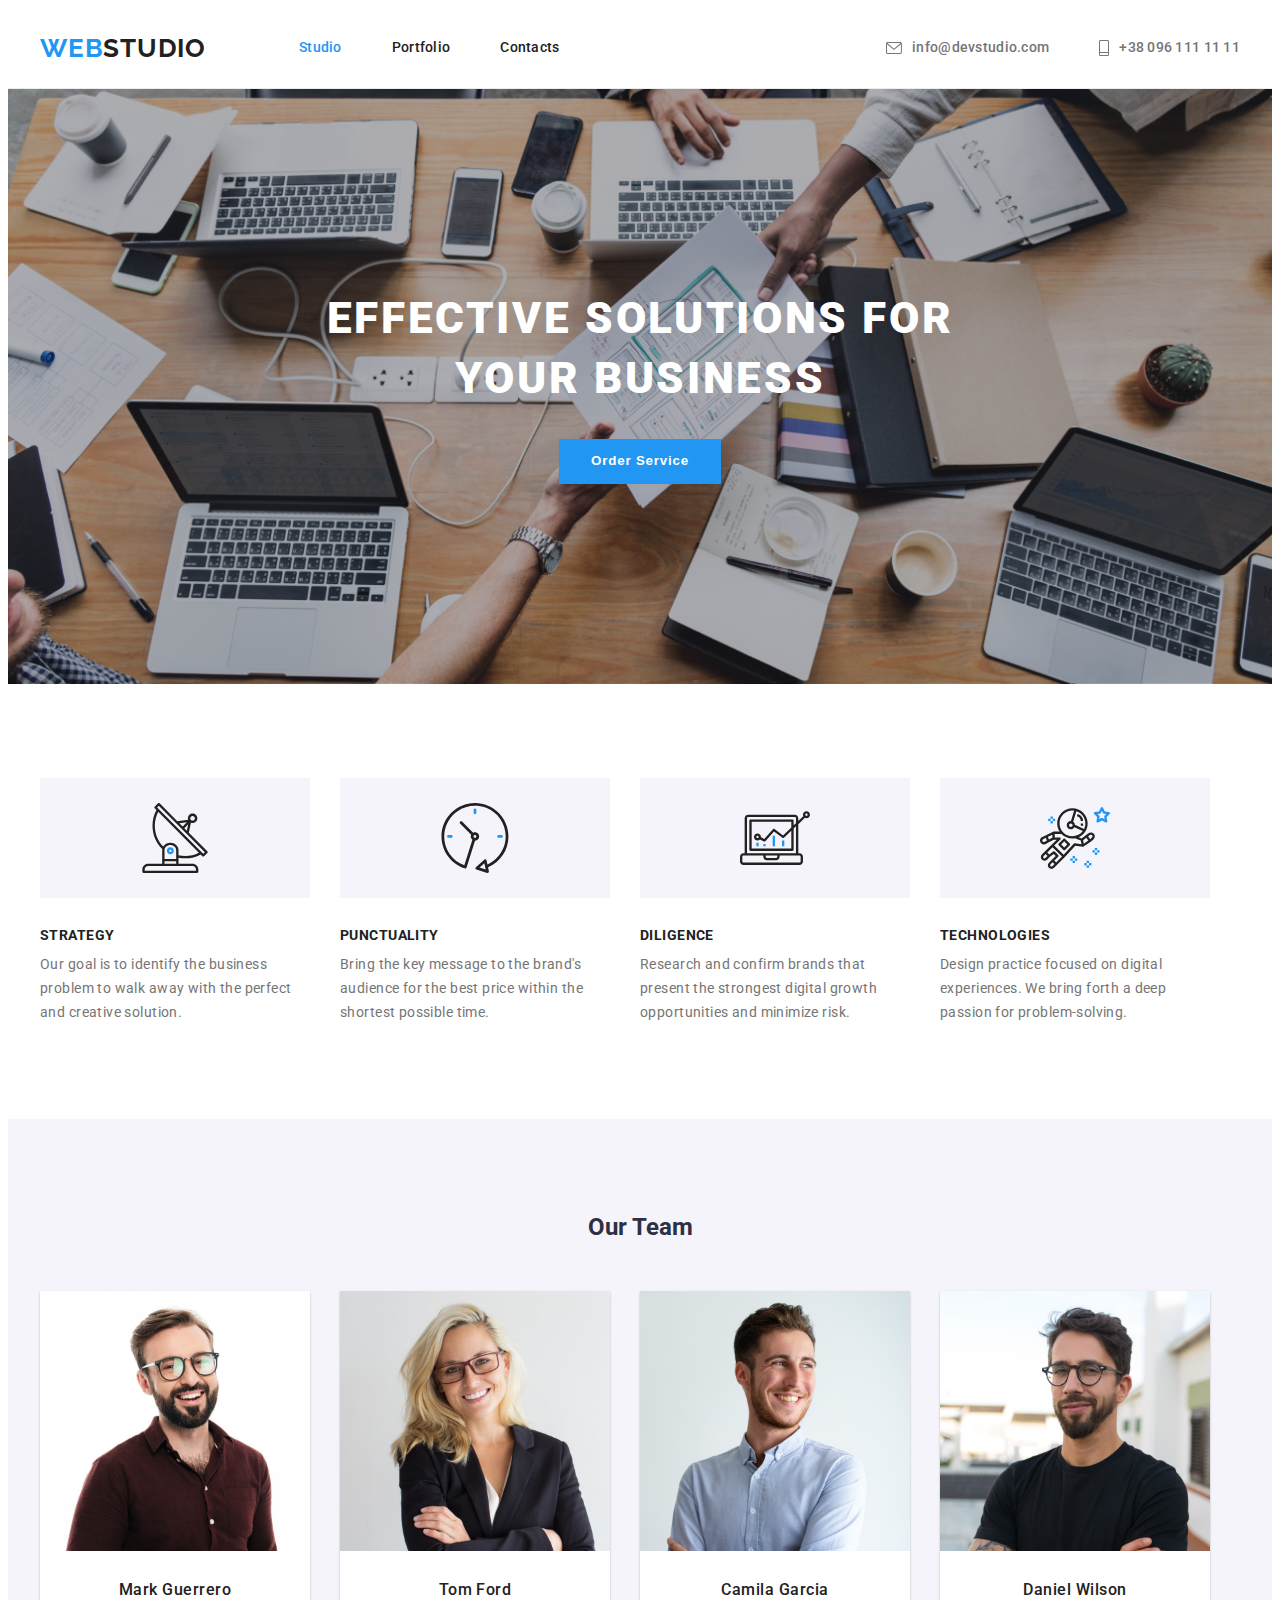
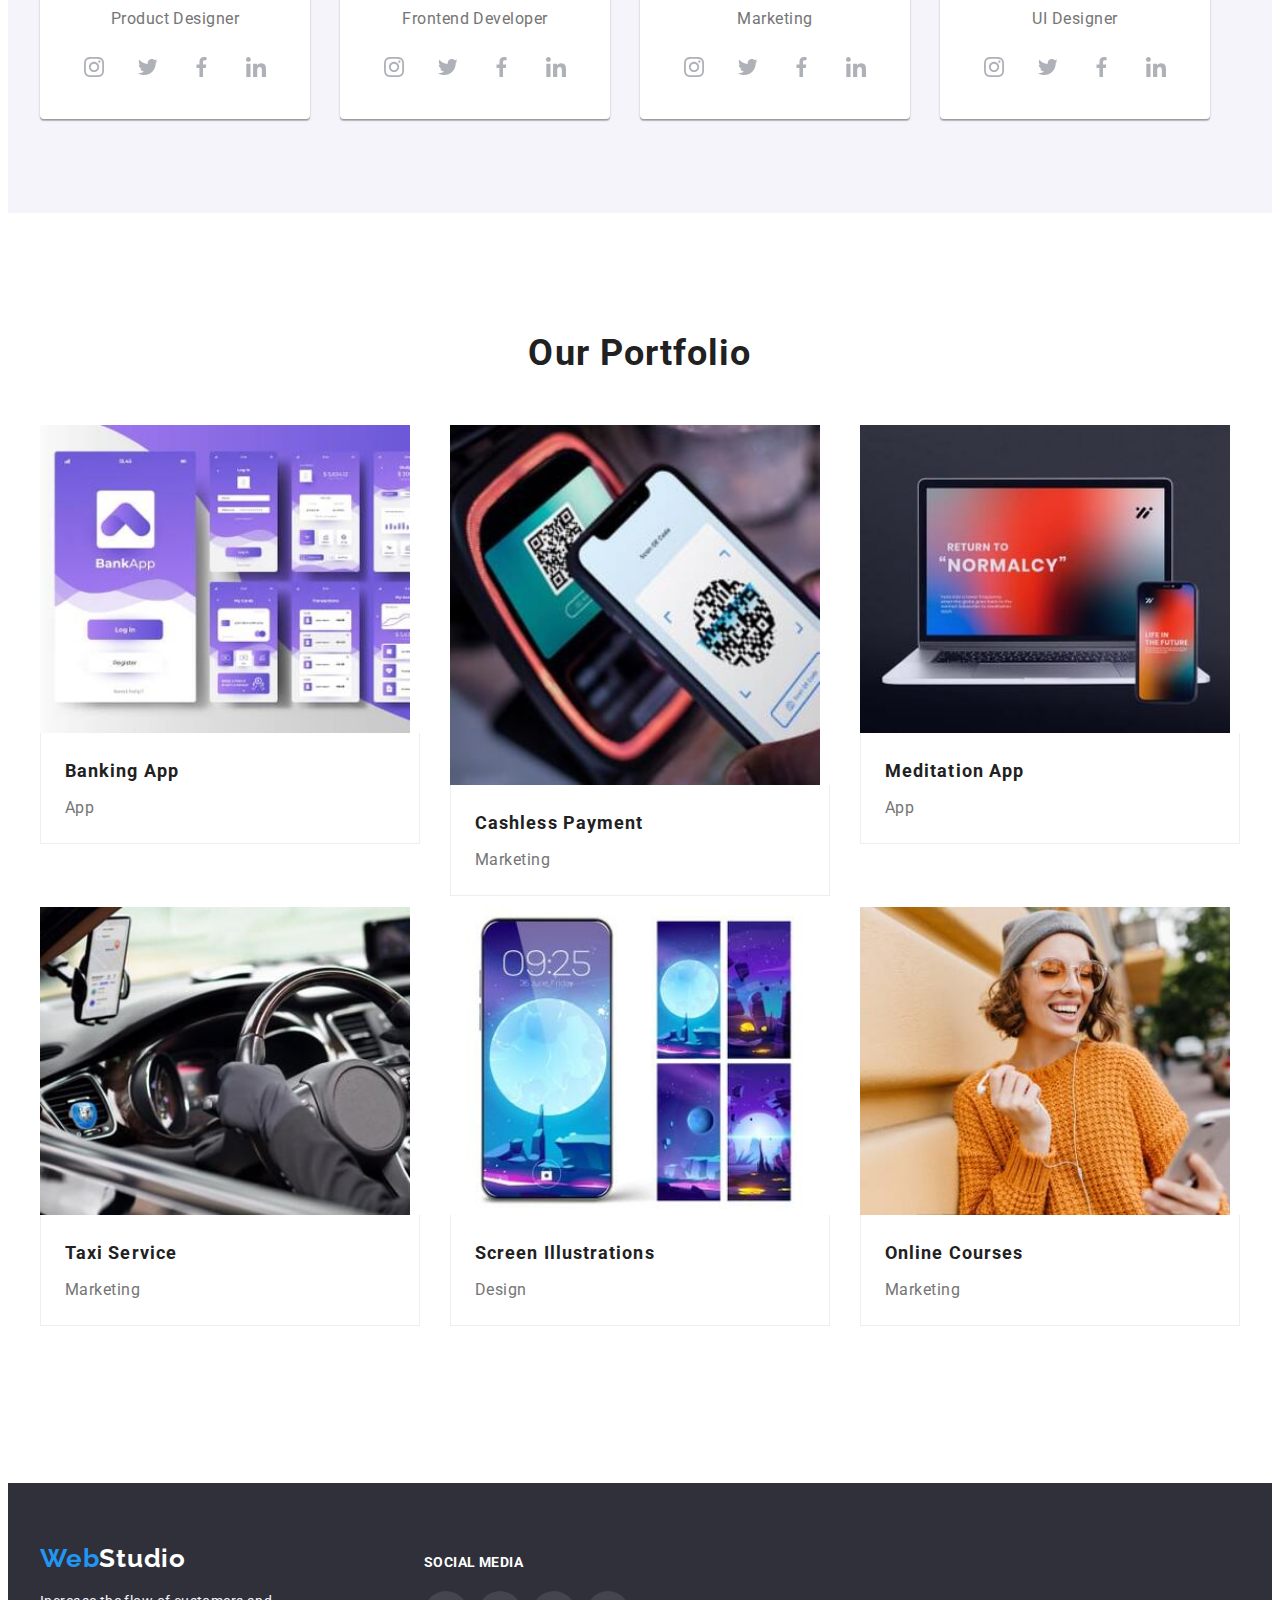
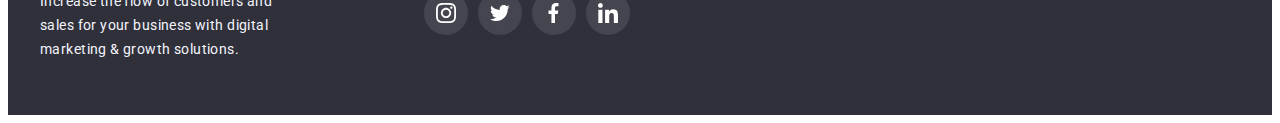
==== commit 62e1d8ae: "add neww" ====
--- a/index.html
+++ b/index.html
@@ -284,7 +284,7 @@
       <!-- Projects -->
       <section class="section projects">
         <div class="container">
-        <h2 class="project-title title">Our Portfolio</h2>
+        <h2 class="portfolio-title title">Our Portfolio</h2>
           <ul class="portfolio-list list">
         <li class="portfolio-card">
            <a href="" class="portfolio-item link"><img src="images/projects/project1.jpg" alt="project1" width="370" height="294" 
--- a/css/styles.css
+++ b/css/styles.css
@@ -8,11 +8,9 @@
   --background-color:#F5F4FA; 
   --NAVY-BLUE:#2E2F42;
 }
-
 body {
   font-family: 'Roboto', sans-serif;
 }
-
 p, h1, h2, h3, h4, h5, h6 {
   margin: 0;
 }
@@ -135,18 +133,17 @@
 /* hero */
 .hero {
   background-color:  #2F303A;
- color: var(--header-color);
- padding: 200px 0px;
- background-image: linear-gradient(
-   rgba(47, 48, 58, 0.4),
-   rgba(47, 48, 58, 0.4)
-   ),
- url(../images/hero-bg.jpg);
- background-repeat: no-repeat; 
- background-position: center;
- background-size: cover;
- max-width: 1600px;
- margin: 0 auto;
+color: var(--header-color);
+padding: 200px 0px;
+background-image: linear-gradient( rgba(47, 48, 58, 0.4),
+rgba(47, 48, 58, 0.4)
+),
+url(../images/hero-bg.jpg);
+background-repeat: no-repeat; 
+background-position: center;
+background-size: cover;
+max-width: 1600px;
+margin: 0 auto;
 }
 .hero-text {
 font-weight: 900;
@@ -339,28 +336,26 @@
 .projects  {
   padding-top:120px;
 }
-.project-title {
+.portfolio-title {
   font-weight: 700;
   font-size: 36px;
   line-height: 1.16;
   text-align: center;
   letter-spacing: 0.03em;
-  color: var(--title-color);
+  color: var(--title-color)
   }
   .portfolio-list {
   display: flex;
   flex-wrap: wrap; 
-  margin-top: 50px;
-  margin-left: -30px;
+  /* margin-top: 50px;
+  margin-left: -30px; */
   }
   .portfolio-card {
-  display: flex;
   width: 360px;
   height: 420px;
   padding-bottom: 32px;
   flex-direction: column;
   align-items: flex-start;
-  gap: 32px;
   flex-shrink: 0;
   margin-left: 30px;
   margin-bottom: 30px;
@@ -368,6 +363,9 @@
   } 
   .portfolio-item:hover, 
   .portfolio-item:focus {
+    width: 360px;
+    height:300px;
+    flex-shrink: 0;
     display: block;
     box-shadow: 0px 1px 1px rgba(0, 0, 0, 0.12), 0px 4px 4px rgba(0, 0, 0, 0.06), 1px 4px 6px rgba(0, 0, 0, 0.16);
   }
@@ -377,10 +375,11 @@
   
     padding: 20px 24px;
   }
-  .project-title {
+  .portfolil-title {
   font-weight: 700;
   font-size: 18px;
   line-height: 2.0;
+  text-align: left;
   letter-spacing: 0.06em;
   color: var(--title-color);
   }
@@ -391,7 +390,6 @@
   color: var(--main-content-color);
   margin-top: 4px;
   }
-  
 
 /* --------------------------------footer-------------------- */
 .footer {
